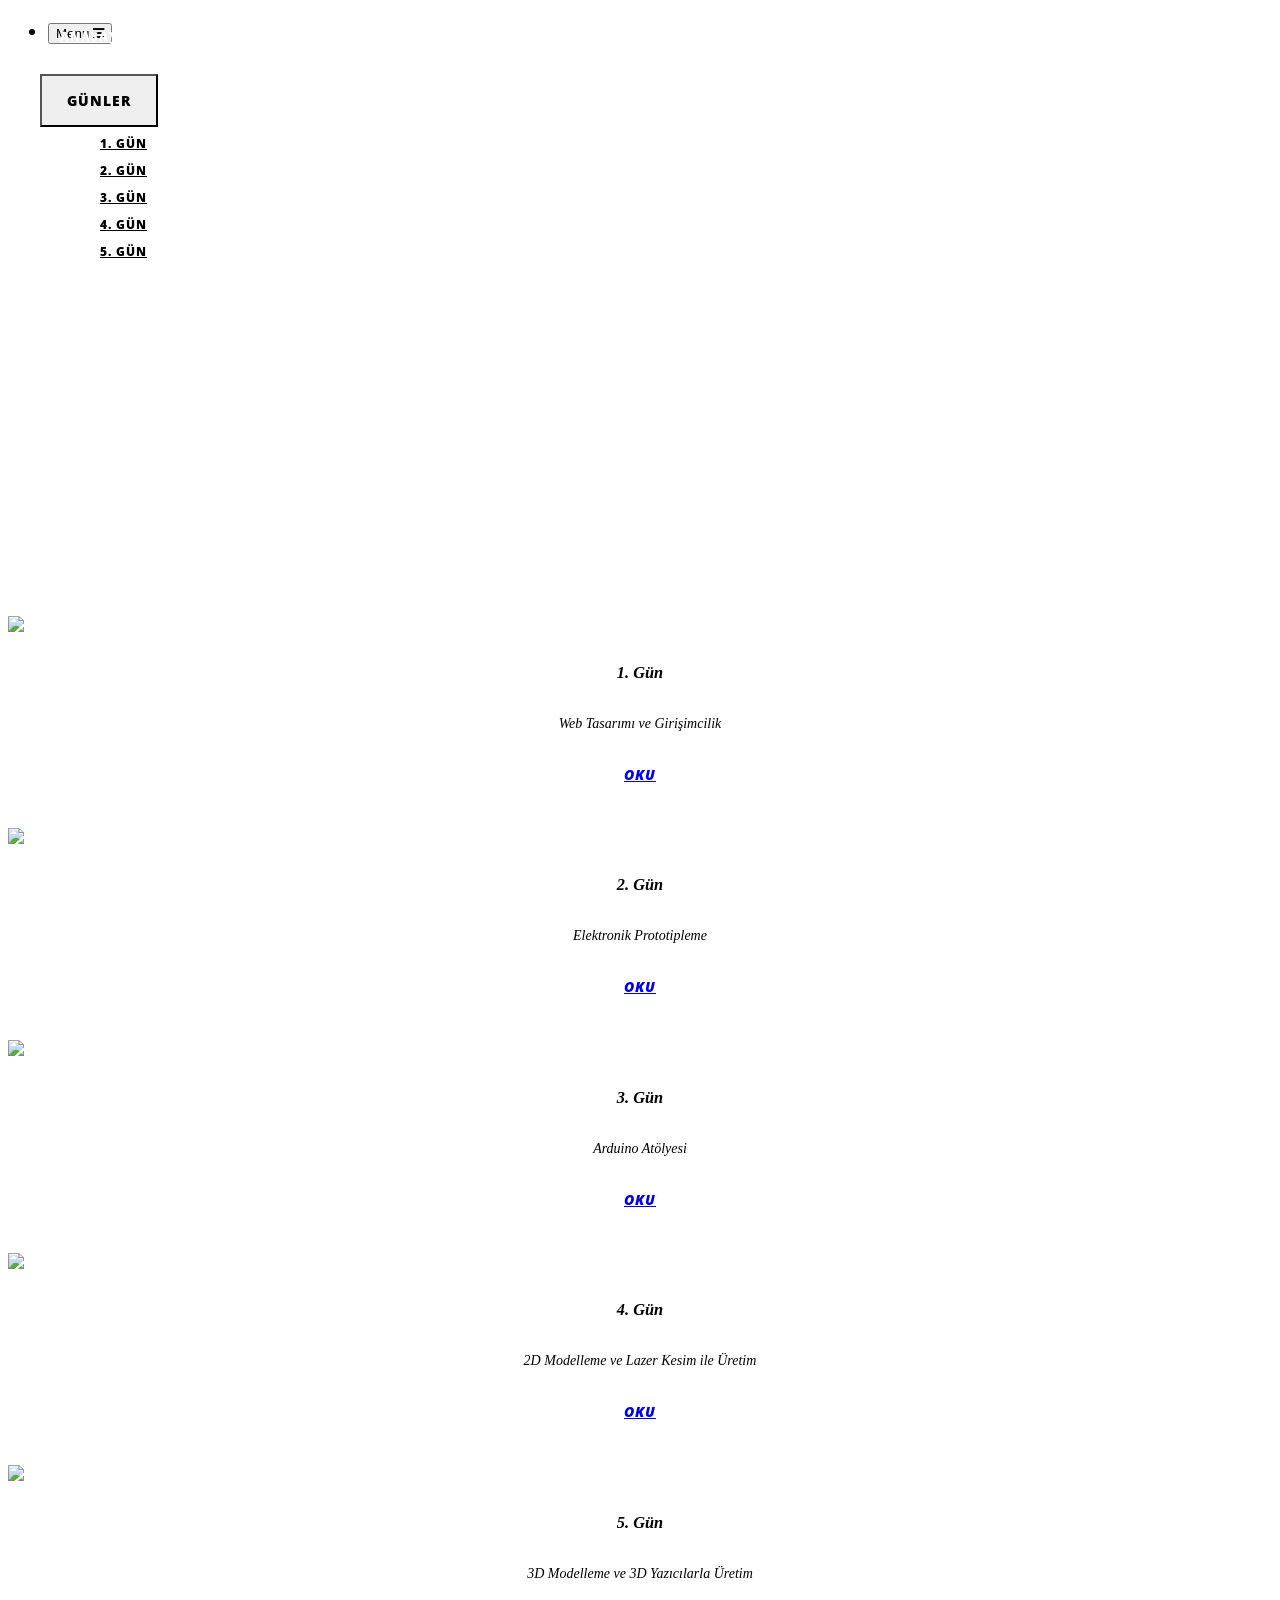
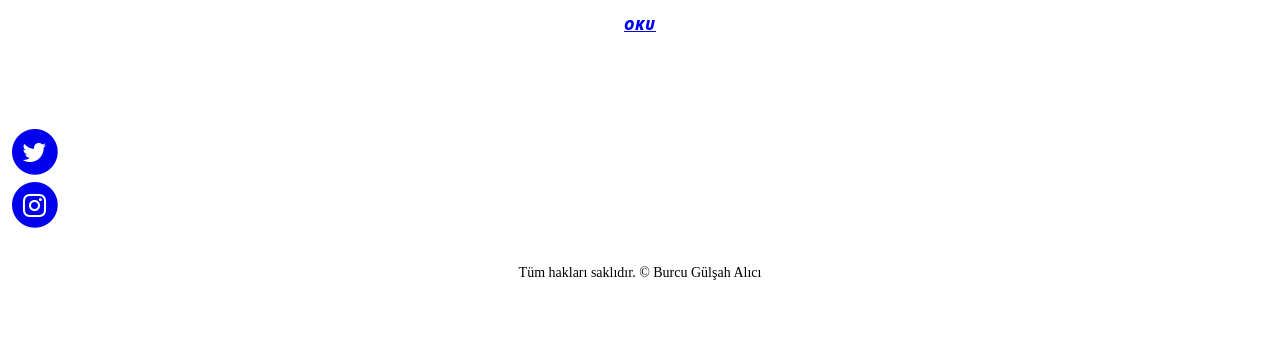
==== index.html @ 5f02d354 "Add files via upload" ====
<!DOCTYPE html>
<html lang="tr">

<head>

    <meta charset="utf-8">
    <meta http-equiv="X-UA-Compatible" content="IE=edge">
    <meta name="viewport" content="width=device-width, initial-scale=1">
    <meta name="description" content="">
    <meta name="author" content="">

    <title>Maker Günceleri</title>

    <link href="vendor/bootstrap/css/bootstrap.min.css" rel="stylesheet">

    <link href="css/clean-blog.css" rel="stylesheet">

    <link href="vendor/font-awesome/css/font-awesome.min.css" rel="stylesheet" type="text/css">
    <link href='https://fonts.googleapis.com/css?family=Lora:400,700,400italic,700italic' rel='stylesheet' type='text/css'>
    <link href='https://fonts.googleapis.com/css?family=Open+Sans:300italic,400italic,600italic,700italic,800italic,400,300,600,700,800' rel='stylesheet' type='text/css'>
    

</head>

<body>

   
    <!-- Navigation -->
    <nav class="navbar navbar-default navbar-custom navbar-fixed-top">
        <div class="container-fluid">
            <!-- Brand and toggle get grouped for better mobile display -->
             
            <ul class="nav nav-pills">
          
            <li role="presentation" class="active"><a href="index.html"><span class="glyphicon glyphicon-home" aria-hidden="true"></span>ANASAYFA</a></li>
            <li role="presentation"><a href="about.html"><span class="glyphicon glyphicon-xbt" aria-hidden="true"></span>LOGUMU ve <span class="glyphicon glyphicon-btc" aria-hidden="true"></span>ENİ TANIYIN</a></li>
            
  
            
          <li> <div class="dropdown">
  <button class="btn btn-default dropdown-toggle" type="button" id="dropdownMenu1" data-toggle="dropdown" aria-haspopup="true" aria-expanded="true">
    <span class="glyphicon glyphicon-pencil" aria-hidden="true"></span> GÜNLER
    <span class="caret"></span>
  </button>
  <ul class="dropdown-menu" aria-labelledby="dropdownMenu1">
    <li><a href="post0.html">1. Gün</a></li>
    <li><a href="post1.html">2. Gün</a></li>
    <li><a href="post2.html">3. Gün</a></li>
    <li><a href="post3.html">4. Gün</a></li>
    <li><a href="post4.html">5. Gün</a></li>
  </ul>
</div> </li>
            
   </ul>         
            
        </div>
    </nav>    
                        
            
            <!-- Collect the nav links, forms, and other content for toggling -->
            <div class="collapse navbar-collapse" id="bs-example-navbar-collapse-1">
                <ul class="nav navbar-nav navbar-right">
                 <li>
                     <div class="navbar-header page-scroll">
                        <button type="button" class="navbar-toggle" data-toggle="collapse" data-target="#bs-example-navbar-collapse-1">
                          <span class="sr-only">Toggle navigation</span>
                            Menu <i class="fa fa-bars"></i>
                        </button>
                
                    </div>
                </li>
            </ul>
            </div>
            
            
            <!-- /.navbar-collapse -->
        </div>
        <!-- /.container -->
    </nav>

    <!-- Page Header -->
    <!-- Set your background image for this header on the line below. -->
    <header class="intro-header " style="background-image: url('img3.jpg')">
        <div class="container">
            <div class="row">
                <div class="col-md-9">
                    <div class="post-heading">
                        <h1>Maker Günceleri</h1>
                        <h2 class="subheading">Burcu Gülşah Alıcı
                        </h2>
                    </div>
                </div>
           </div>
        </div>
    </header>

    <!-- Ana İçerik -->
 
     <div class="column">
                <div class="col-sm-6 col-md-4">
                    <div class="thumbnail">
                        <img src="img03.jpg">
            <div class="caption">
             <h3>1. Gün</h3>
                <p>Web Tasarımı ve Girişimcilik</p>
                <p><a href="post0.html" class="btn btn-primary" role="button">Oku</a></p>
            </div>
                    </div>
                </div>
            </div>
    
    
    
            <div class="column">
                <div class="col-sm-6 col-md-4">
                    <div class="thumbnail">
                        <img src="110.JPG">
            <div class="caption">
             <h3>2. Gün</h3>
                <p>Elektronik Prototipleme</p>
                <p><a href="post1.html" class="btn btn-primary" role="button">Oku</a></p>
            </div>
                    </div>
                </div>
            </div>
    
    
    
            <div class="column">
                <div class="col-sm-6 col-md-4">
                    <div class="thumbnail">
                        <img src="010.JPG">
            <div class="caption">
             <h3>3. Gün</h3>
                <p>Arduino Atölyesi</p>
                <p><a href="post2.html" class="btn btn-primary" role="button">Oku</a></p>
            </div>
                    </div>
                </div>
            </div>
    
    
        
    
            <div class="column">
                <div class="col-sm-6 col-md-4">
                    <div class="thumbnail">
                        <img src="03.JPG">
            <div class="caption">
             <h3>4. Gün</h3>
                <p>2D Modelleme ve Lazer Kesim ile Üretim</p>
                <p><a href="post3.html" class="btn btn-primary" role="button">Oku</a></p>
            </div>
                    </div>
                </div>
            </div>
    
    
    
            <div class="column">
                <div class="col-sm-6 col-md-4">
                    <div class="thumbnail">
                        <img src="001.JPG">
            <div class="caption">
             <h3>5. Gün</h3>
                <p>3D Modelleme ve 3D Yazıcılarla Üretim</p>
                <p><a href="post4.html" class="btn btn-primary" role="button">Oku</a></p>
            </div>
                    </div>
                </div>
            </div>
    
   
    <!-- Footer -->
    <footer>
       
        <div class="container">
            <div class="row">
                <div class="col-lg-8 col-lg-offset-2 col-md-10 col-md-offset-1">
                    <ul class="list-inline text-center">
                        <li>
                            <a href="http://twitter.com/2001_bga">
                                <span class="fa-stack fa-lg">
                                    <i class="fa fa-circle fa-stack-2x"></i>
                                    <i class="fa fa-twitter fa-stack-1x fa-inverse"></i>
                                </span>
                            </a>
                        </li>
                    
                        <li>
                            <a href="http://instagram.com/burcugulsahalici">
                                <span class="fa-stack fa-lg">
                                    <i class="fa fa-circle fa-stack-2x"></i>
                                    <i class="fa fa-instagram fa-stack-1x fa-inverse"></i>
                                </span>
                            </a>
                        </li>
                    </ul>
                    <p class="copyright text-muted">Tüm hakları saklıdır. &copy; Burcu Gülşah Alıcı</p>
                </div>
            </div>
        </div>
    </footer>

    <!-- jQuery -->
    <script src="vendor/jquery/jquery.min.js"></script>

    <!-- Bootstrap Core JavaScript -->
    <script src="vendor/bootstrap/js/bootstrap.min.js"></script>

    <!-- Contact Form JavaScript -->
    <script src="js/jqBootstrapValidation.js"></script>
    <script src="js/contact_me.js"></script>

    <!-- Theme JavaScript -->
    <script src="js/clean-blog.min.js"></script>

</body>

</html>
---- css/clean-blog.css ----
html{
    background-image: url(background.jpg);
    background-size: cover;
    color: black;
    width: 100%;
    margin: auto;
    text-align: justify;
}
body {
  font-family: inherit, serif, monospace;
  font-size: 20px;
  color: black;
}
p {
  line-height: 1.5;
  margin: 30px 0;
}
p a {
  text-decoration:underline;
}
h1,
h2,
h3,
h4,
h5,
h6,
  font-family: monospace;
  font-weight: 1000;
}
a {
  color: #333333;
}
a:hover,
a:focus {
  color: black;
}
a img:hover,
a img:focus {
  cursor: zoom-in;
}
blockquote {
  color: black;
  font-style: italic;
}
hr.small {
  max-width: 100px;
  margin: 15px auto;
  border-width: 4px;
  border-color: white;
}
.navbar-custom {
  position: absolute;
  top: 0;
  left: 0;
  width: 100%;
  z-index: 3;
  font-family: 'Open Sans', 'Helvetica Neue', Helvetica, Arial, sans-serif;
}
.navbar-custom .navbar-brand {
  font-weight: 800;
}
.navbar-custom .navbar-header .navbar-toggle {
  color: #777777;
  font-weight: 800;
  text-transform: uppercase;
  font-size: 12px;
}
.navbar-custom .nav li a {
  text-transform: uppercase;
  font-size: 12px;
  font-weight: 800;
  letter-spacing: 1px;
}
@media only screen and (min-width: 768px) {
  .navbar-custom {
    background: transparent;
    border-bottom: 1px solid transparent;
  }
  .navbar-custom .navbar-brand {
    color: dodgerblue;
    padding: 20px;
  }
  .navbar-custom .navbar-brand:hover,
  .navbar-custom .navbar-brand:focus {
    color: rgba(255, 255, 255, 0.8);
  }
  .navbar-custom .nav li a {
    color: white;
    padding: 20px;
  }
  .navbar-custom .nav li a:hover,
  .navbar-custom .nav li a:focus {
    color: rgba(255, 255, 255, 0.8);
  }
  .navbar-custom .nav li ul.dropdown-menu a {
    color: black;
  }
  .navbar-custom .nav li ul.dropdown-menu a:hover,
  .navbar-custom .nav li ul.dropdown-menu a:focus {
    background-color: white;
    color: #0085A1;
  }
}
@media only screen and (min-width: 1170px) {
  .navbar-custom {
    -webkit-transition: background-color 0.3s;
    -moz-transition: background-color 0.3s;
    transition: background-color 0.3s;
    /* Force Hardware Acceleration in WebKit */
    -webkit-transform: translate3d(0, 0, 0);
    -moz-transform: translate3d(0, 0, 0);
    -ms-transform: translate3d(0, 0, 0);
    -o-transform: translate3d(0, 0, 0);
    transform: translate3d(0, 0, 0);
    -webkit-backface-visibility: hidden;
    backface-visibility: hidden;
  }
  .navbar-custom.is-fixed {
    /* when the user scrolls down, we hide the header right above the viewport */
    position: fixed;
    top: -61px;
    background-color: rgba(255, 255, 255, 0.9);
    border-bottom: 1px solid #f2f2f2;
    -webkit-transition: -webkit-transform 0.3s;
    -moz-transition: -moz-transform 0.3s;
    transition: transform 0.3s;
  }
  .navbar-custom.is-fixed .navbar-brand {
    color: #333333;
  }
  .navbar-custom.is-fixed .navbar-brand:hover,
  .navbar-custom.is-fixed .navbar-brand:focus {
    color: white;
  }
  .navbar-custom.is-fixed .nav li a {
    color: #333333;
  }
  .navbar-custom.is-fixed .nav li a:hover,
  .navbar-custom.is-fixed .nav li a:focus {
    color: white;
  }
  .navbar-custom.is-visible {
    /* if the user changes the scrolling direction, we show the header */
    -webkit-transform: translate3d(0, 100%, 0);
    -moz-transform: translate3d(0, 100%, 0);
    -ms-transform: translate3d(0, 100%, 0);
    -o-transform: translate3d(0, 100%, 0);
    transform: translate3d(0, 100%, 0);
  }
    
}
.intro-header {
  background-color: #777777;
  background: no-repeat center center;
  background-attachment: scroll;
  -webkit-background-size: cover;
  -moz-background-size: cover;
  background-size: cover;
  -o-background-size: cover;
  margin-bottom: 50px;
    width: 100%;
   }
.intro-header .site-heading,
.intro-header .post-heading,
.intro-header .page-heading {
  padding: 100px 0 50px;
  color: white;
}
@media only screen and (min-width: 768px) {
  .intro-header .site-heading,
  .intro-header .post-heading,
  .intro-header .page-heading {
    padding: 150px 0;
  }
}
.intro-header .site-heading,
.intro-header .page-heading {
  text-align: center;
}
.intro-header .site-heading h1,
.intro-header .page-heading h1 {
  margin-top: 0;
  font-size: 100px;
}
.intro-header .site-heading .subheading,
.intro-header .page-heading .subheading {
  font-size: 100px;
  line-height: 1.1;
  display: block;
  font-family: 'Open Sans', 'Helvetica Neue', Helvetica, Arial, sans-serif;
  font-weight: 300;
  margin: 10px 0 0;
}
@media only screen and (min-width: 768px) {
  .intro-header .site-heading h1,
  .intro-header .page-heading h1 {
    font-size: 80px;
  }
}
.intro-header .post-heading h1 {
  font-size: 35px;
}
.intro-header .post-heading .subheading,
.intro-header .post-heading .meta {
  line-height: 1.1;
  display: block;
}
.intro-header .post-heading .subheading {
  font-family: 'Open Sans', 'Helvetica Neue', Helvetica, Arial, sans-serif;
  font-size: 24px;
  margin: 10px 0 30px;
  font-weight: 600;
}
.intro-header .post-heading .meta {
  font-family: 'Lora', 'Times New Roman', serif;
  font-style: italic;
  font-weight: 300;
  font-size: 20px;
}
.intro-header .post-heading .meta a {
  color: orchid;
}
@media only screen and (min-width: 768px) {
  .intro-header .post-heading h1 {
    font-size: 55px;
  }
  .intro-header .post-heading .subheading {
    font-size: 30px;
  }
}
.post-preview > a {
  color: #333333;
}
.post-preview > a:hover,
.post-preview > a:focus {
  text-decoration: none;
  color: #0085A1;
}
.post-preview > a > .post-title {
  font-size: 30px;
  margin-top: 30px;
  margin-bottom: 10px;
}
.post-preview > a > .post-subtitle {
  margin: 0;
  font-weight: 300;
  margin-bottom: 10px;
}
.post-preview > .post-meta {
  color: #777777;
  font-size: 18px;
  font-style: italic;
  margin-top: 0;
}
.post-preview > .post-meta > a {
  text-decoration: none;
  color: #333333;
}
.post-preview > .post-meta > a:hover,
.post-preview > .post-meta > a:focus {
  color: #0085A1;
  text-decoration: underline;
}
@media only screen and (min-width: 768px) {
  .post-preview > a > .post-title {
    font-size: 36px;
  }
}
.section-heading {
  font-size: 36px;
  margin-top: 60px;
  font-weight: 700;
}
.caption {
  text-align: center;
  font-size: 14px;
  padding: 10px;
  font-style: italic;
  margin: 0;
  display: block;
  border-bottom-right-radius: 5px;
  border-bottom-left-radius: 5px;
}
footer {
  padding: 50px 0 65px;
}
footer .list-inline {
  margin: 0;
  padding: 0;
}
footer .copyright {
  font-size: 14px;
  text-align: center;
  margin-bottom: 0;
}
.floating-label-form-group {
  font-size: 14px;
  position: relative;
  margin-bottom: 0;
  padding-bottom: 0.5em;
  border-bottom: 1px solid #eeeeee;
}
.floating-label-form-group input,
.floating-label-form-group textarea {
  z-index: 1;
  position: relative;
  padding-right: 0;
  padding-left: 0;
  border: none;
  border-radius: 0;
  font-size: 1.5em;
  background: none;
  box-shadow: none !important;
  resize: none;
}
.floating-label-form-group label {
  display: block;
  z-index: 0;
  position: relative;
  top: 2em;
  margin: 0;
  font-size: 0.85em;
  line-height: 1.764705882em;
  vertical-align: middle;
  vertical-align: baseline;
  opacity: 0;
  -webkit-transition: top 0.3s ease,opacity 0.3s ease;
  -moz-transition: top 0.3s ease,opacity 0.3s ease;
  -ms-transition: top 0.3s ease,opacity 0.3s ease;
  transition: top 0.3s ease,opacity 0.3s ease;
}
.floating-label-form-group::not(:first-child) {
  padding-left: 14px;
  border-left: 1px solid #eeeeee;
}
.floating-label-form-group-with-value label {
  top: 0;
  opacity: 1;
}
.floating-label-form-group-with-focus label {
  color: #0085A1;
}
form .row:first-child .floating-label-form-group {
  border-top: 1px solid #eeeeee;
}
.btn {
  font-family: 'Open Sans', 'Helvetica Neue', Helvetica, Arial, sans-serif;
  text-transform: uppercase;
  font-size: 14px;
  font-weight: 800;
  letter-spacing: 1px;
  border-radius: 0;
  padding: 15px 25px;
}
.btn-lg {
  font-size: 16px;
  padding: 25px 35px;
}
.btn-default:hover,
.btn-default:focus {
  background-color: #0085A1;
  border: 1px solid #0085A1;
  color: black;
}
.pager {
  margin: 20px 0 0;
}
.pager li > a,
.pager li > span {
  font-family: 'Open Sans', 'Helvetica Neue', Helvetica, Arial, sans-serif;
  text-transform: uppercase;
  font-size: 14px;
  font-weight: 800;
  letter-spacing: 1px;
  padding: 15px 25px;
  background-color: red;
  border-radius: 0;
}
.pager li > a:hover,
.pager li > a:focus {
  color: white;
  background-color: #0085A1;
  border: 1px solid #0085A1;
}
.pager .disabled > a,
.pager .disabled > a:hover,
.pager .disabled > a:focus,
.pager .disabled > span {
  color: #777777;
  background-color: #333333;
  cursor: not-allowed;
}
::-moz-selection {
  color: white;
  text-shadow: none;
  background: #0085A1;
}
::selection {
  color: white;
  text-shadow: none;
  background: #0085A1;
}
img::selection {
  color: white;
  background: transparent;
}
img::-moz-selection {
  color: white;
  background: transparent;
}
body {
  -webkit-tap-highlight-color: #0085A1;
}
.bosluk{
    margin-bottom: 20px
}
post2 > a {
  color: #333333;
}
.post2 > a:hover,
.post2 > a:focus {
  text-decoration: none;
  color: #0085A1;
}
.post2 > a > .post-title {
  font-size: 30px;
  margin-top: 30px;
  margin-bottom: 10px;
}
.post2 > a > .post-subtitle {
  margin: 0;
  font-weight: 300;
  margin-bottom: 10px;
}
.post2 > .post-meta {
  color: #777777;
  font-size: 18px;
  font-style: italic;
  margin-top: 0;
}
.post2 > .post-meta > a {
  text-decoration: none;
  color: #333333;
}
.post2 > .post-meta > a:hover,
.post2 > .post-meta > a:focus {
  color: #0085A1;
  text-decoration: underline;
}
.container-fluid
{
    color: white;
}
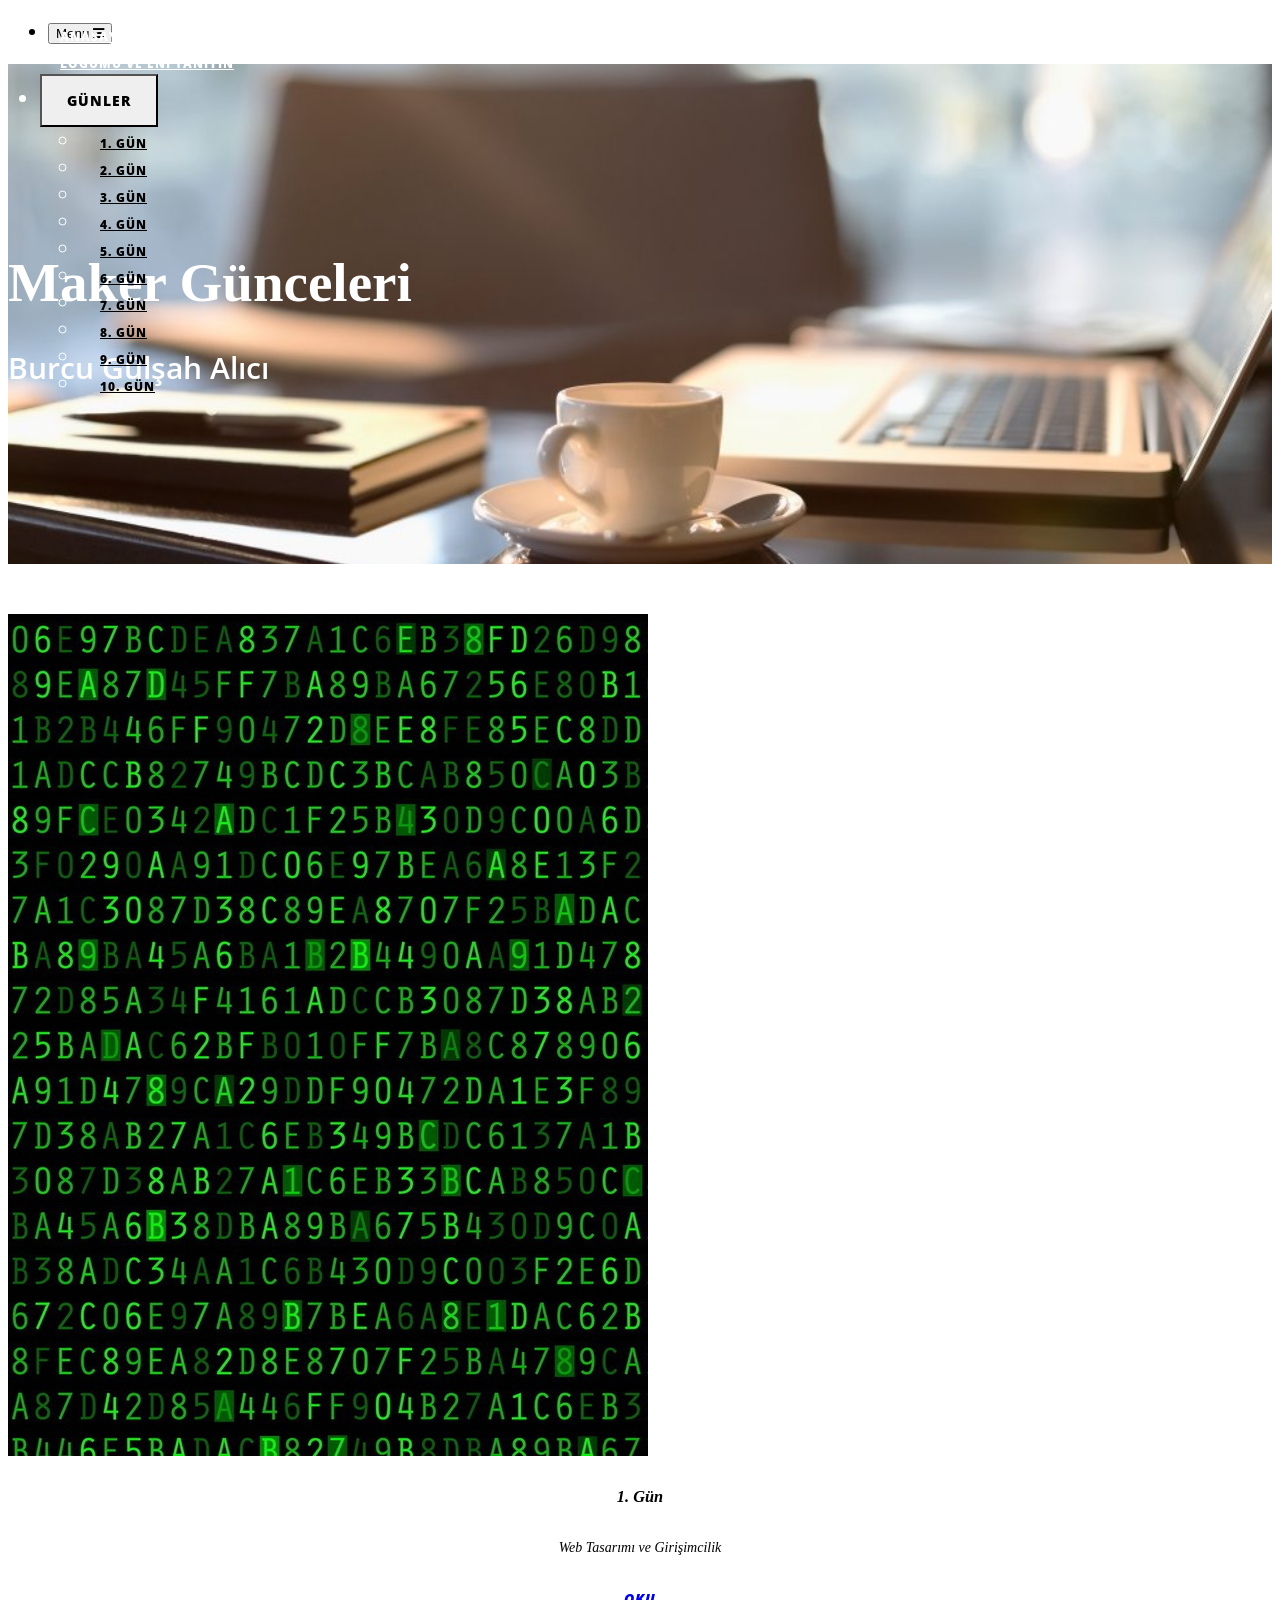
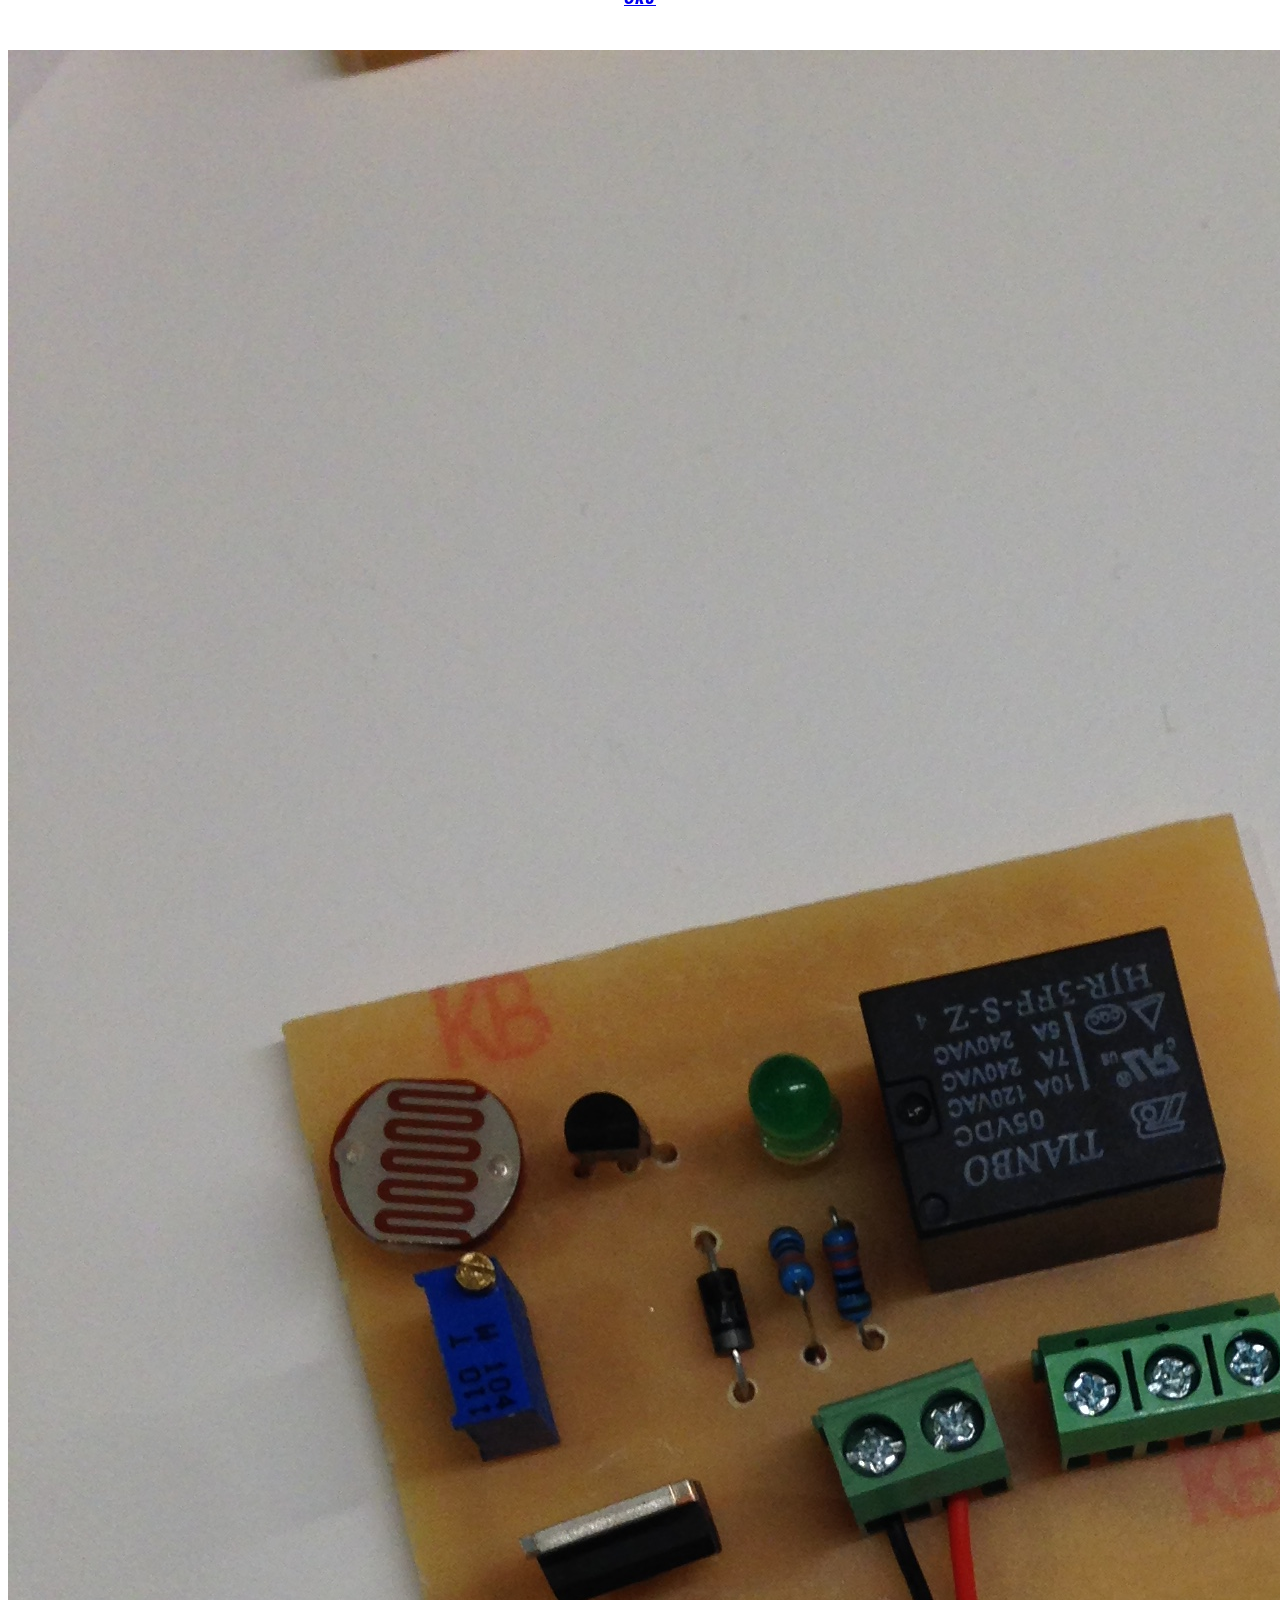
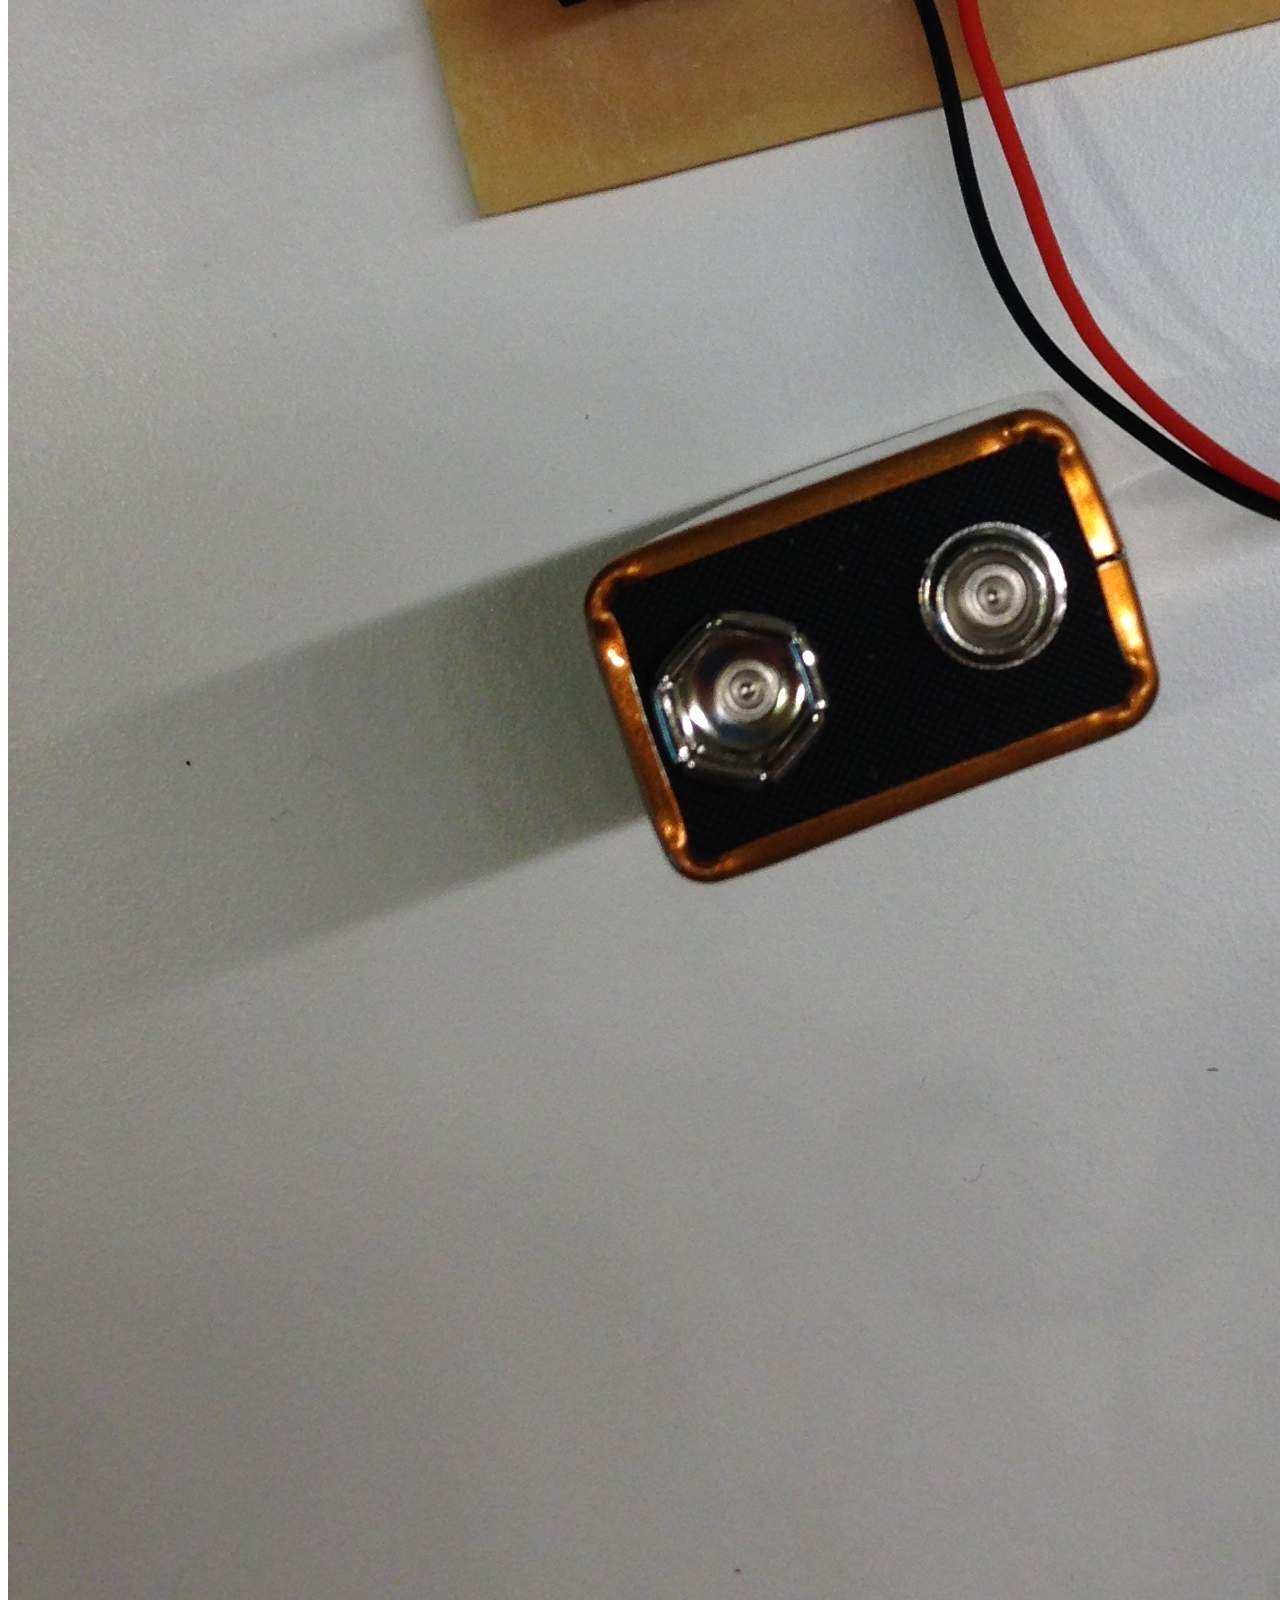
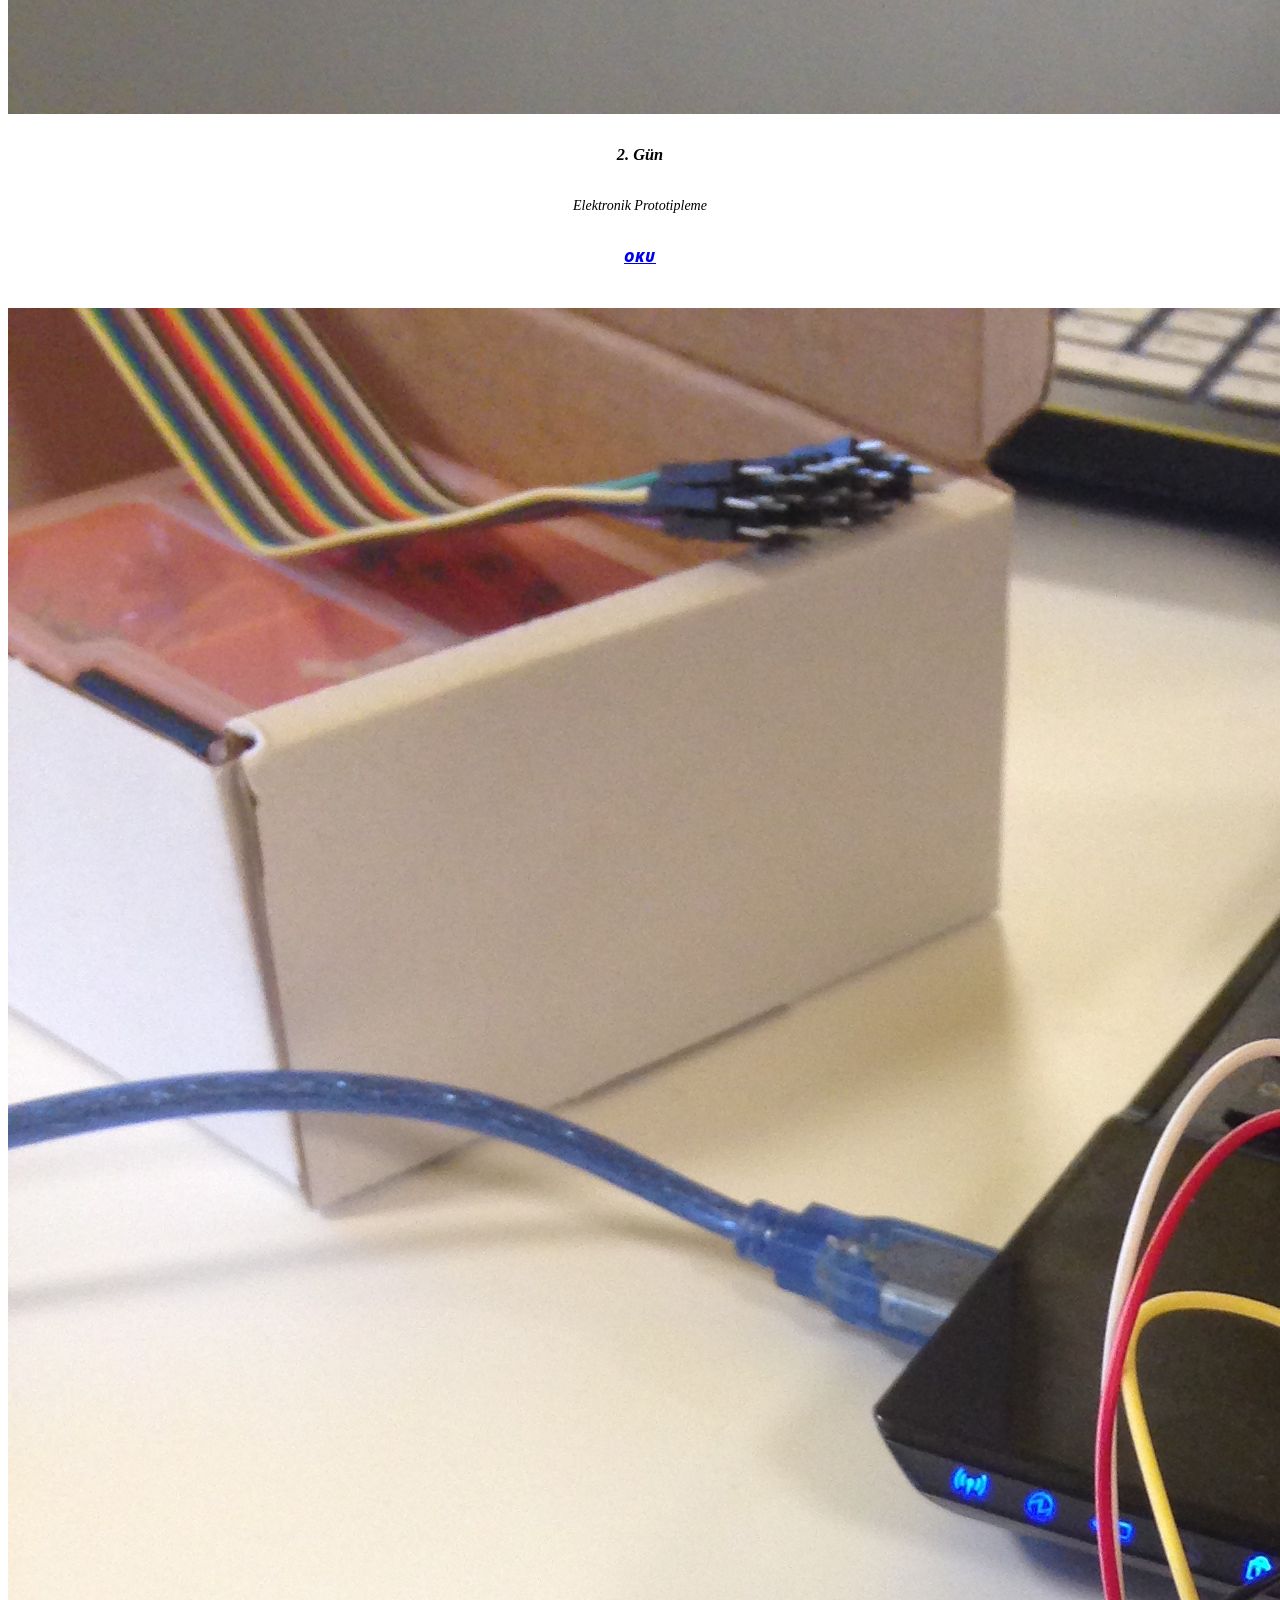
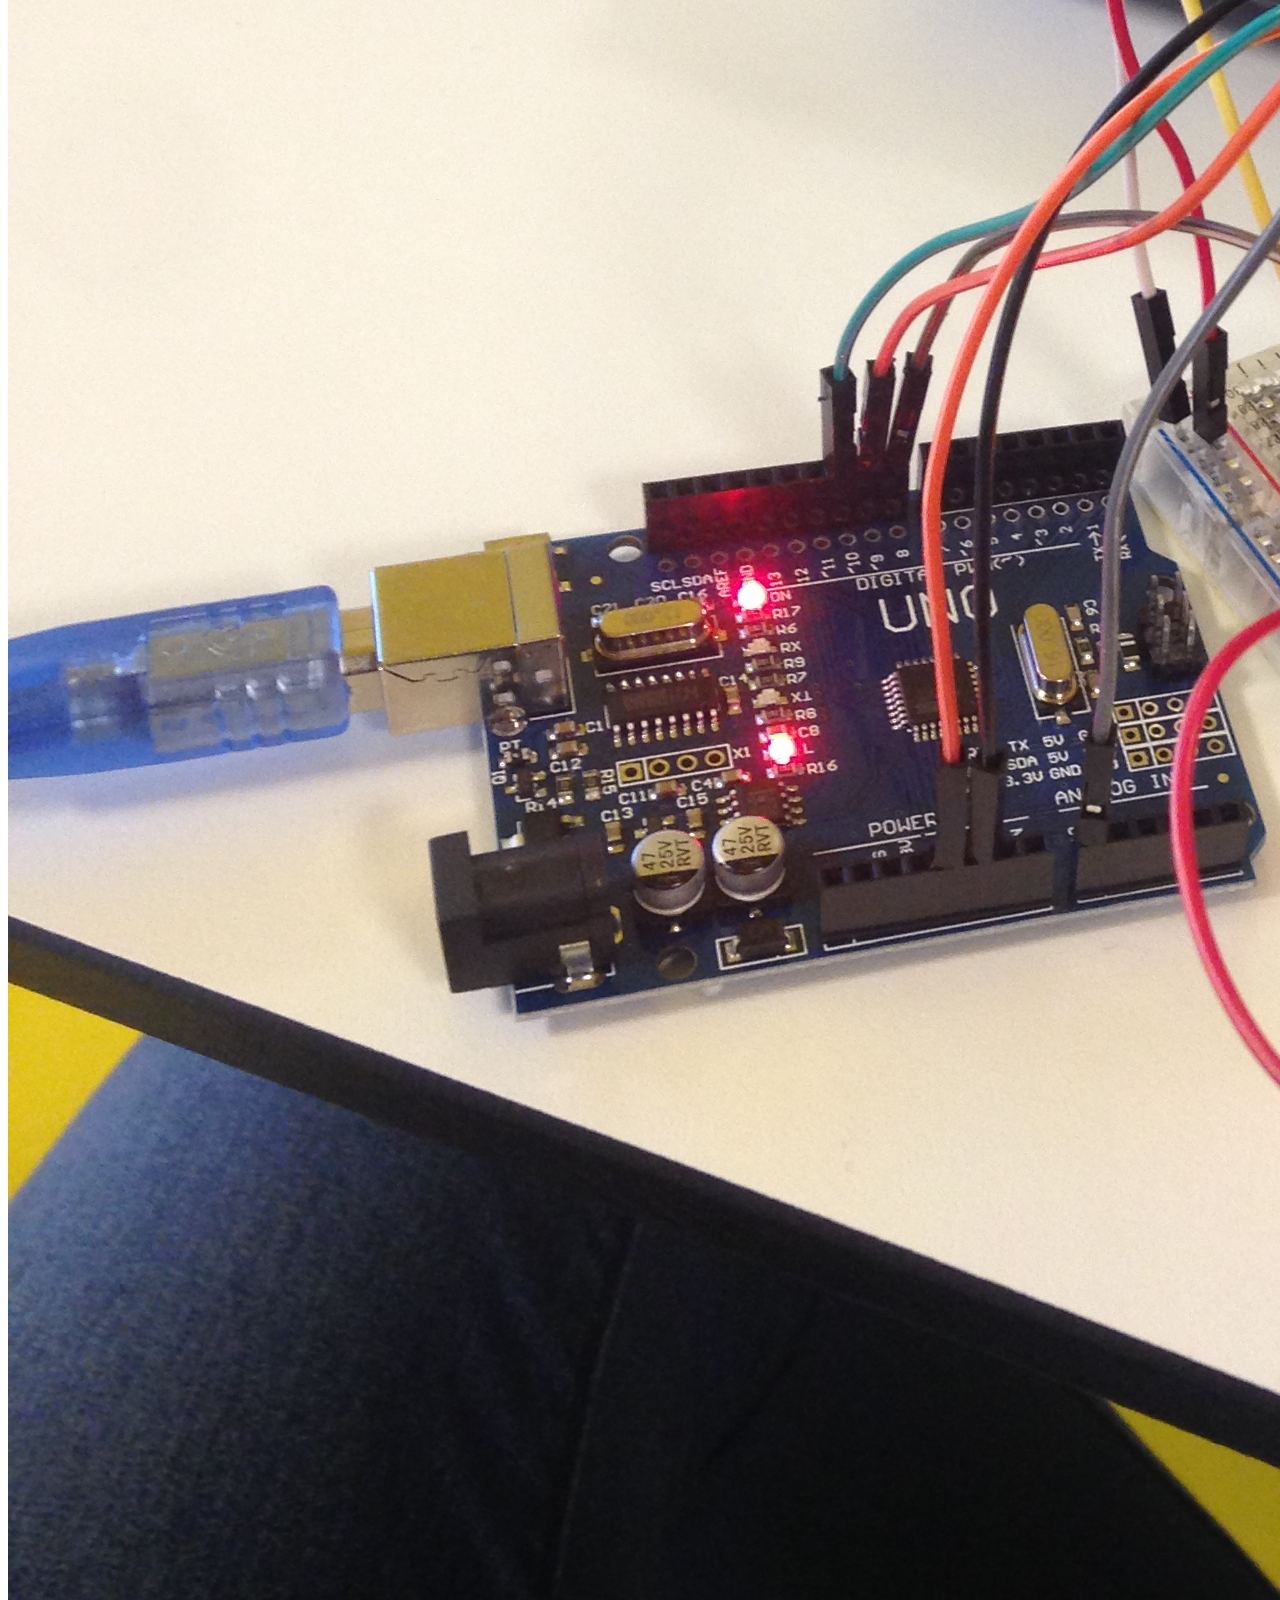
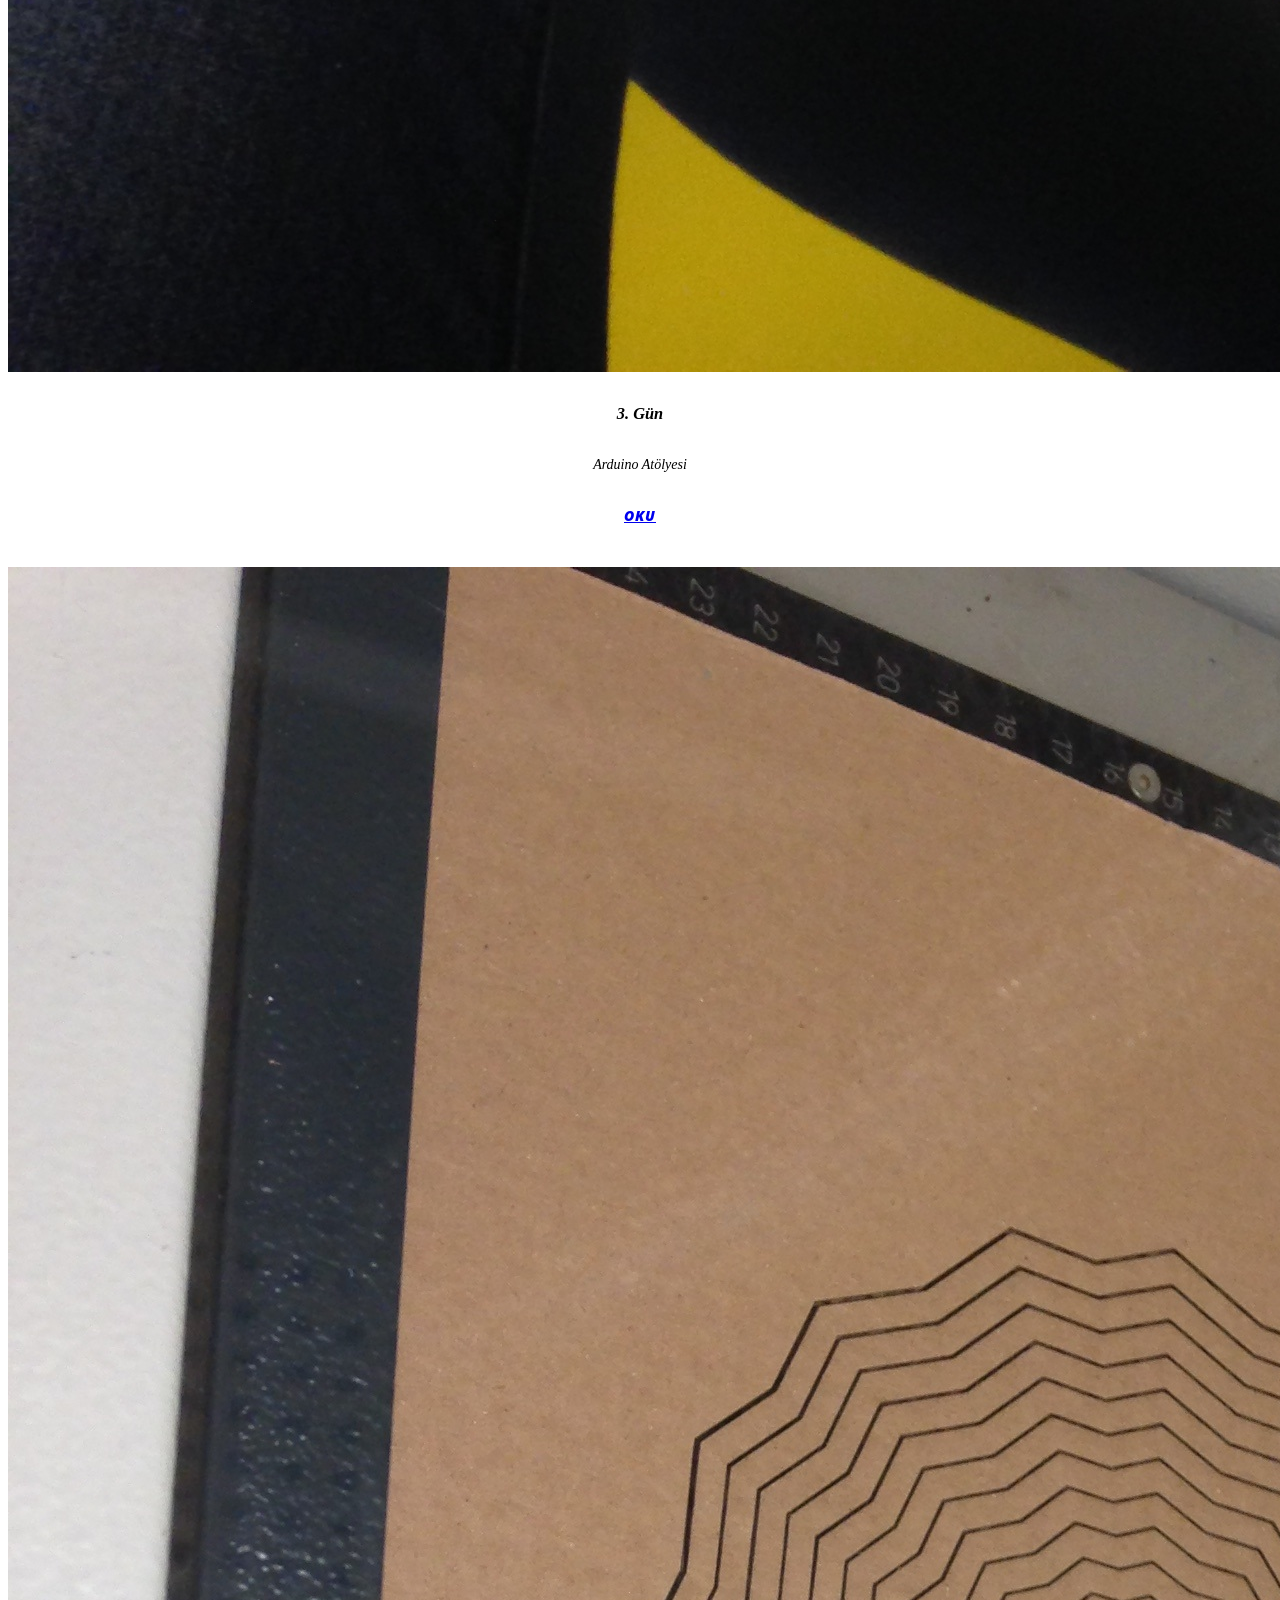
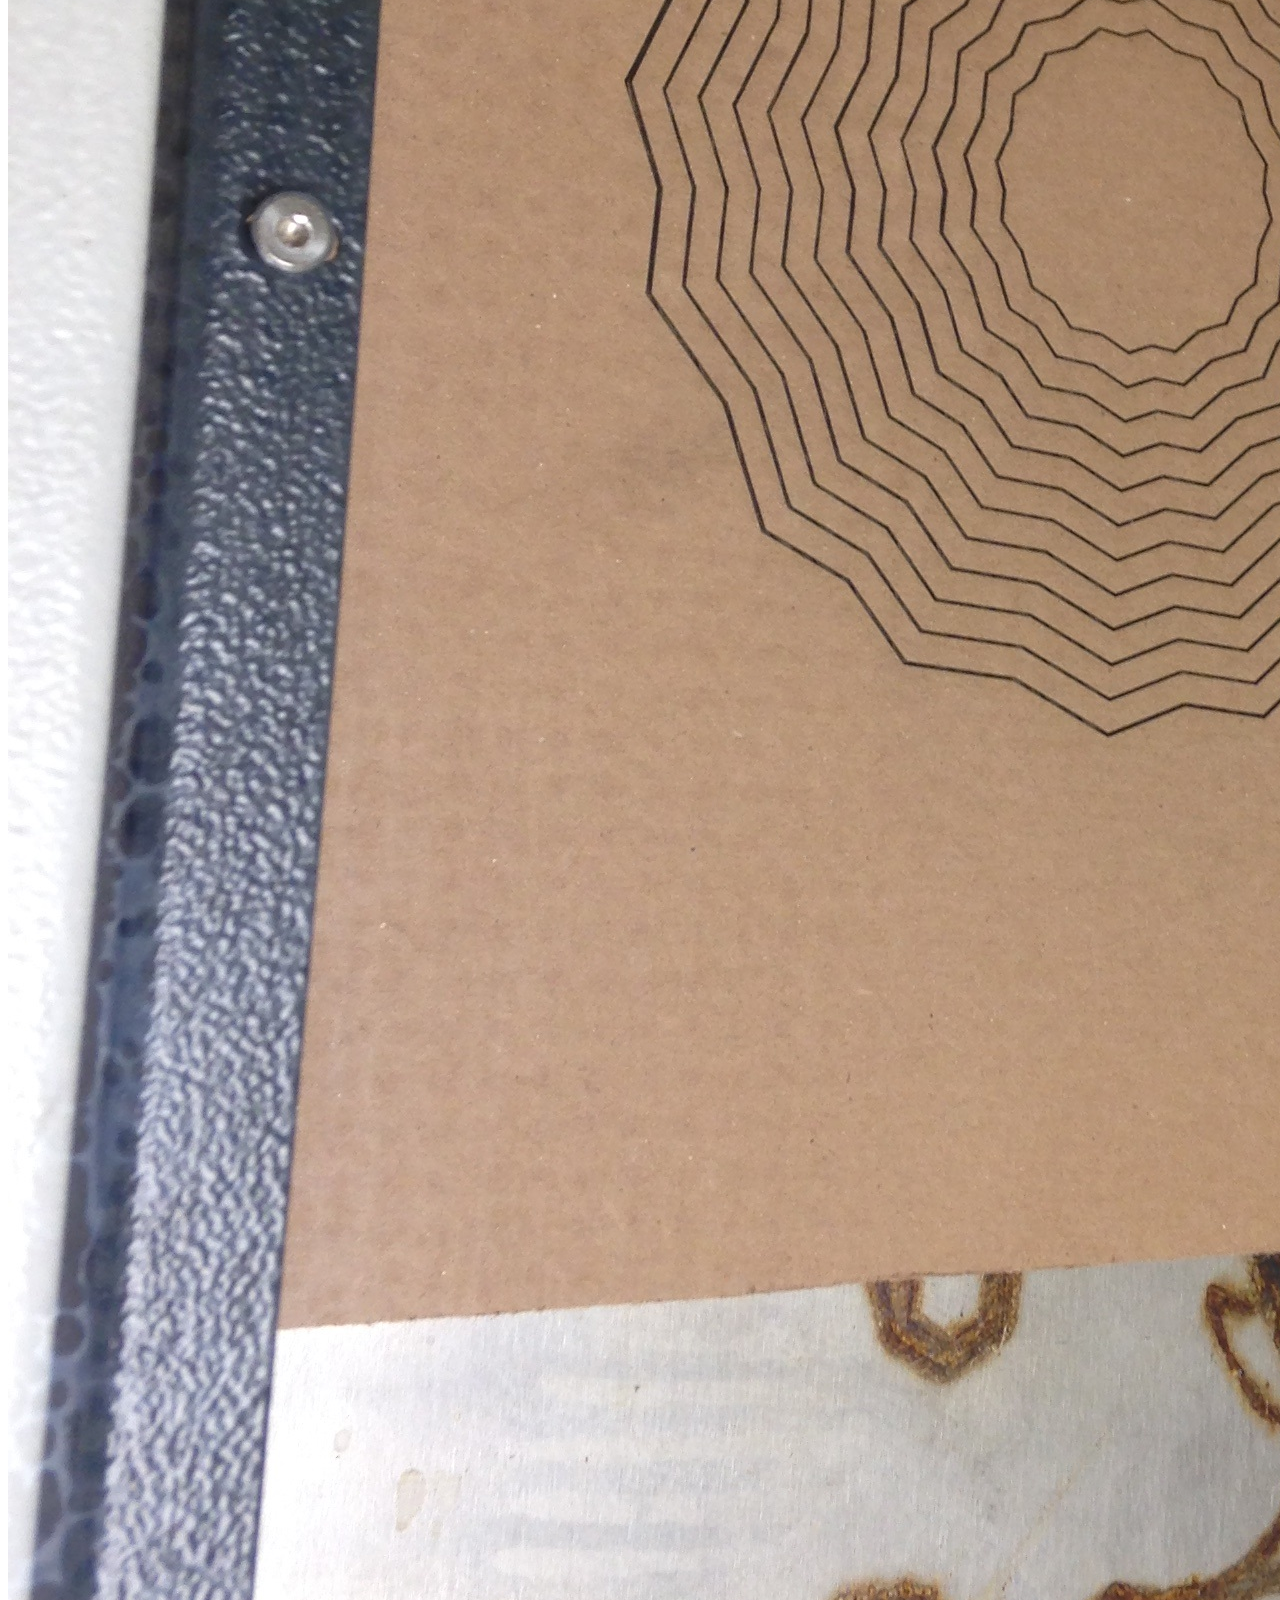
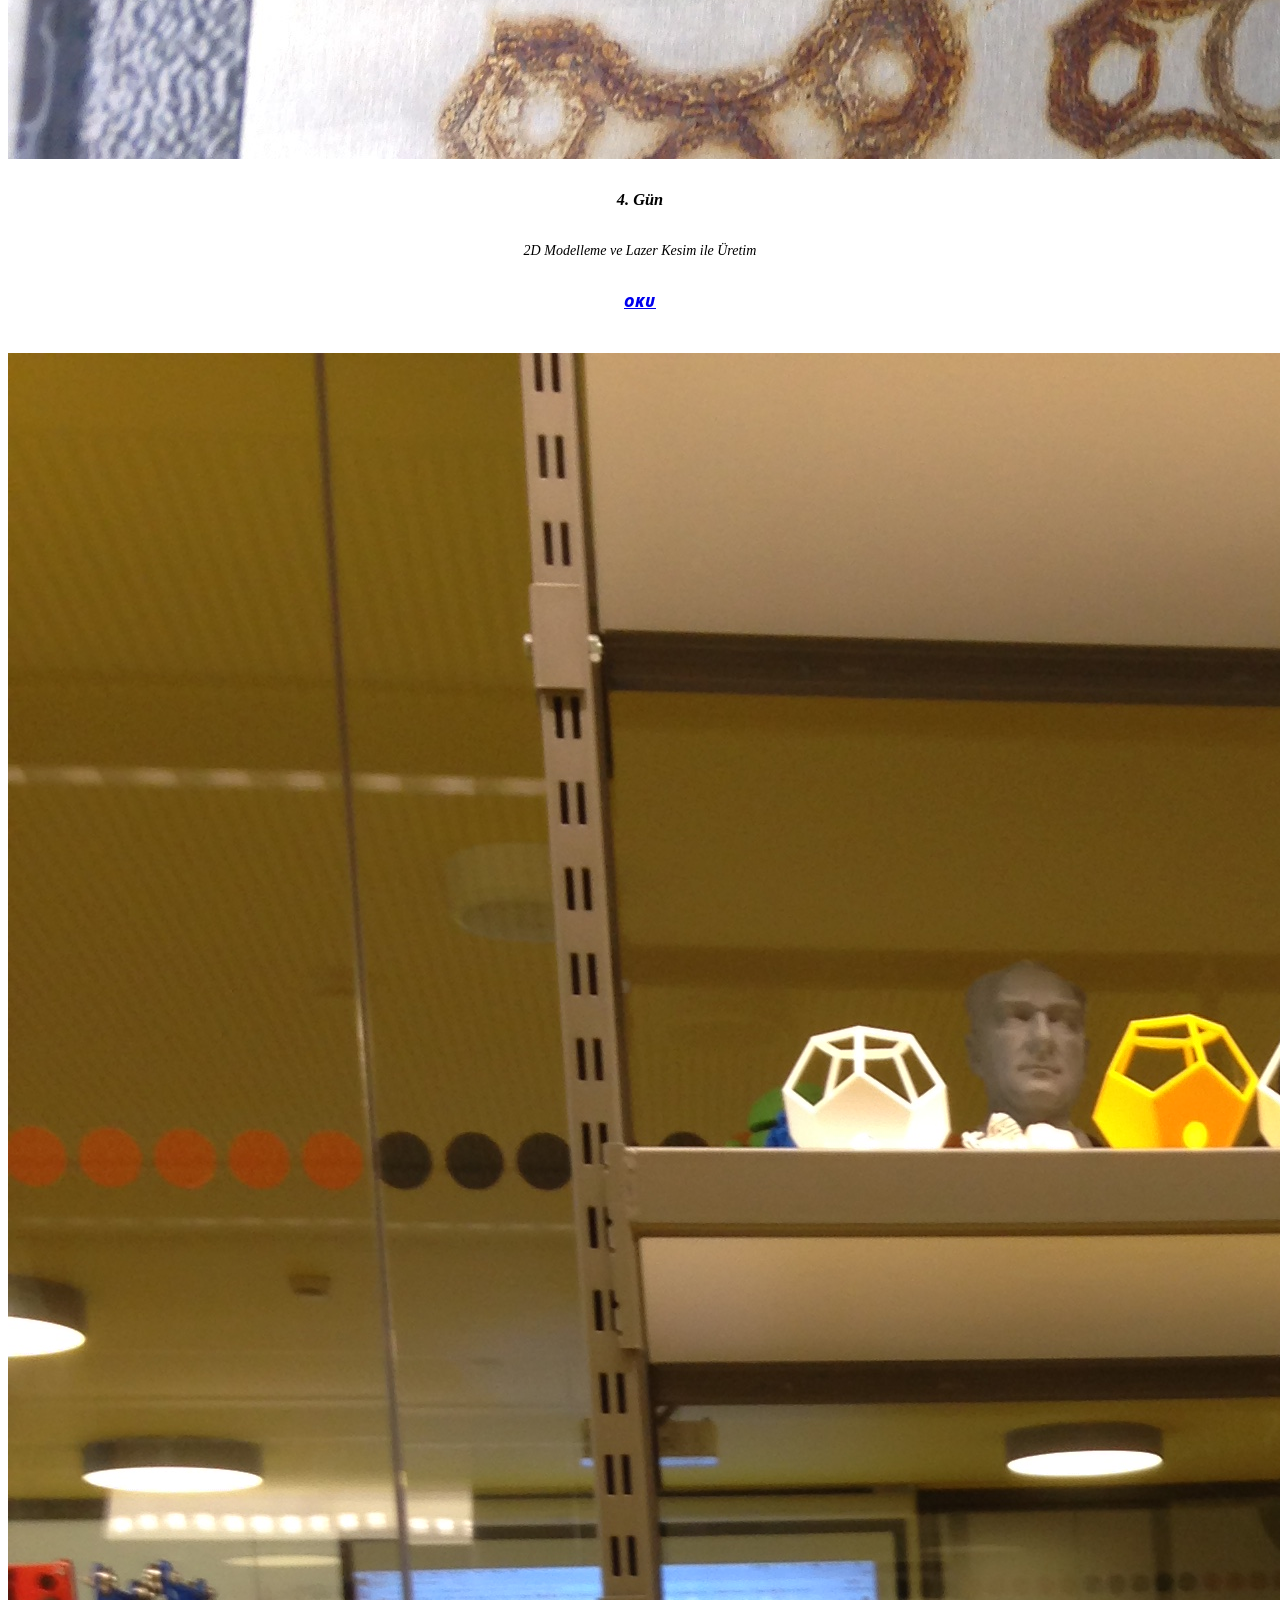
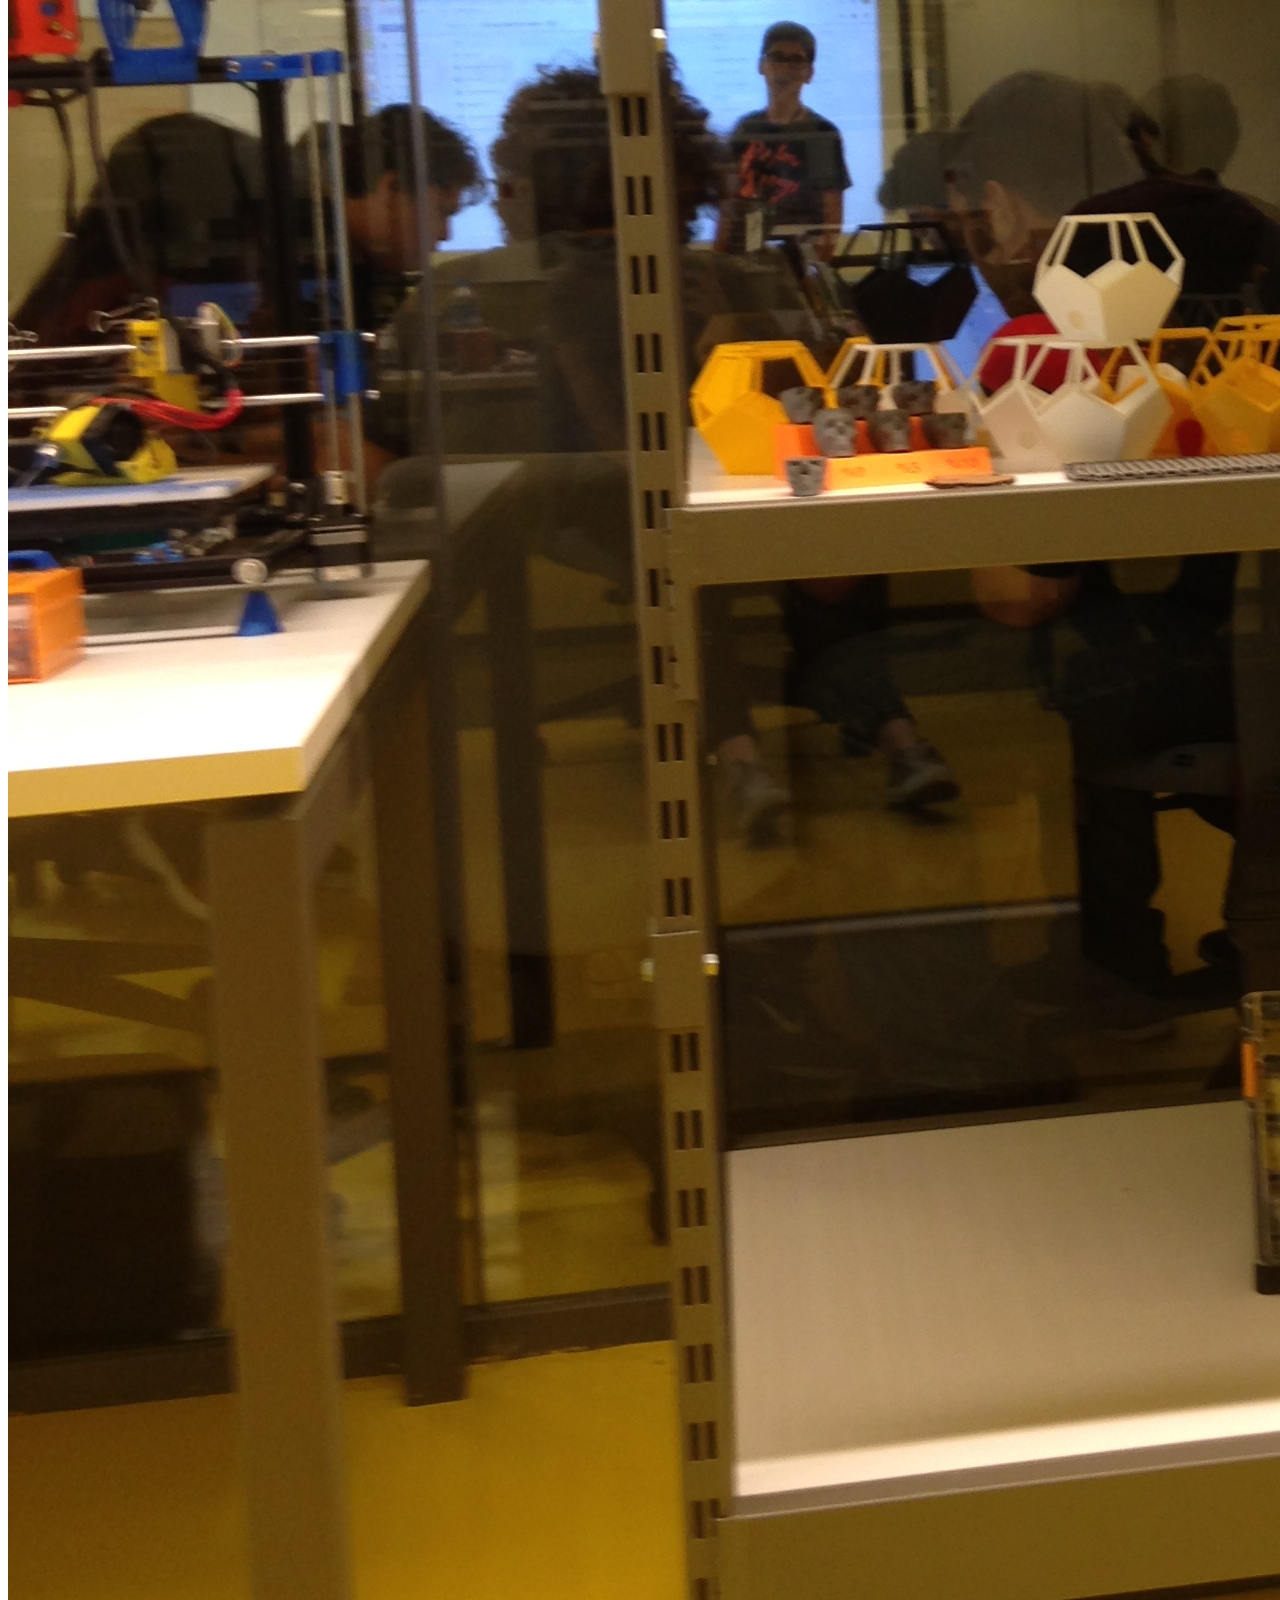
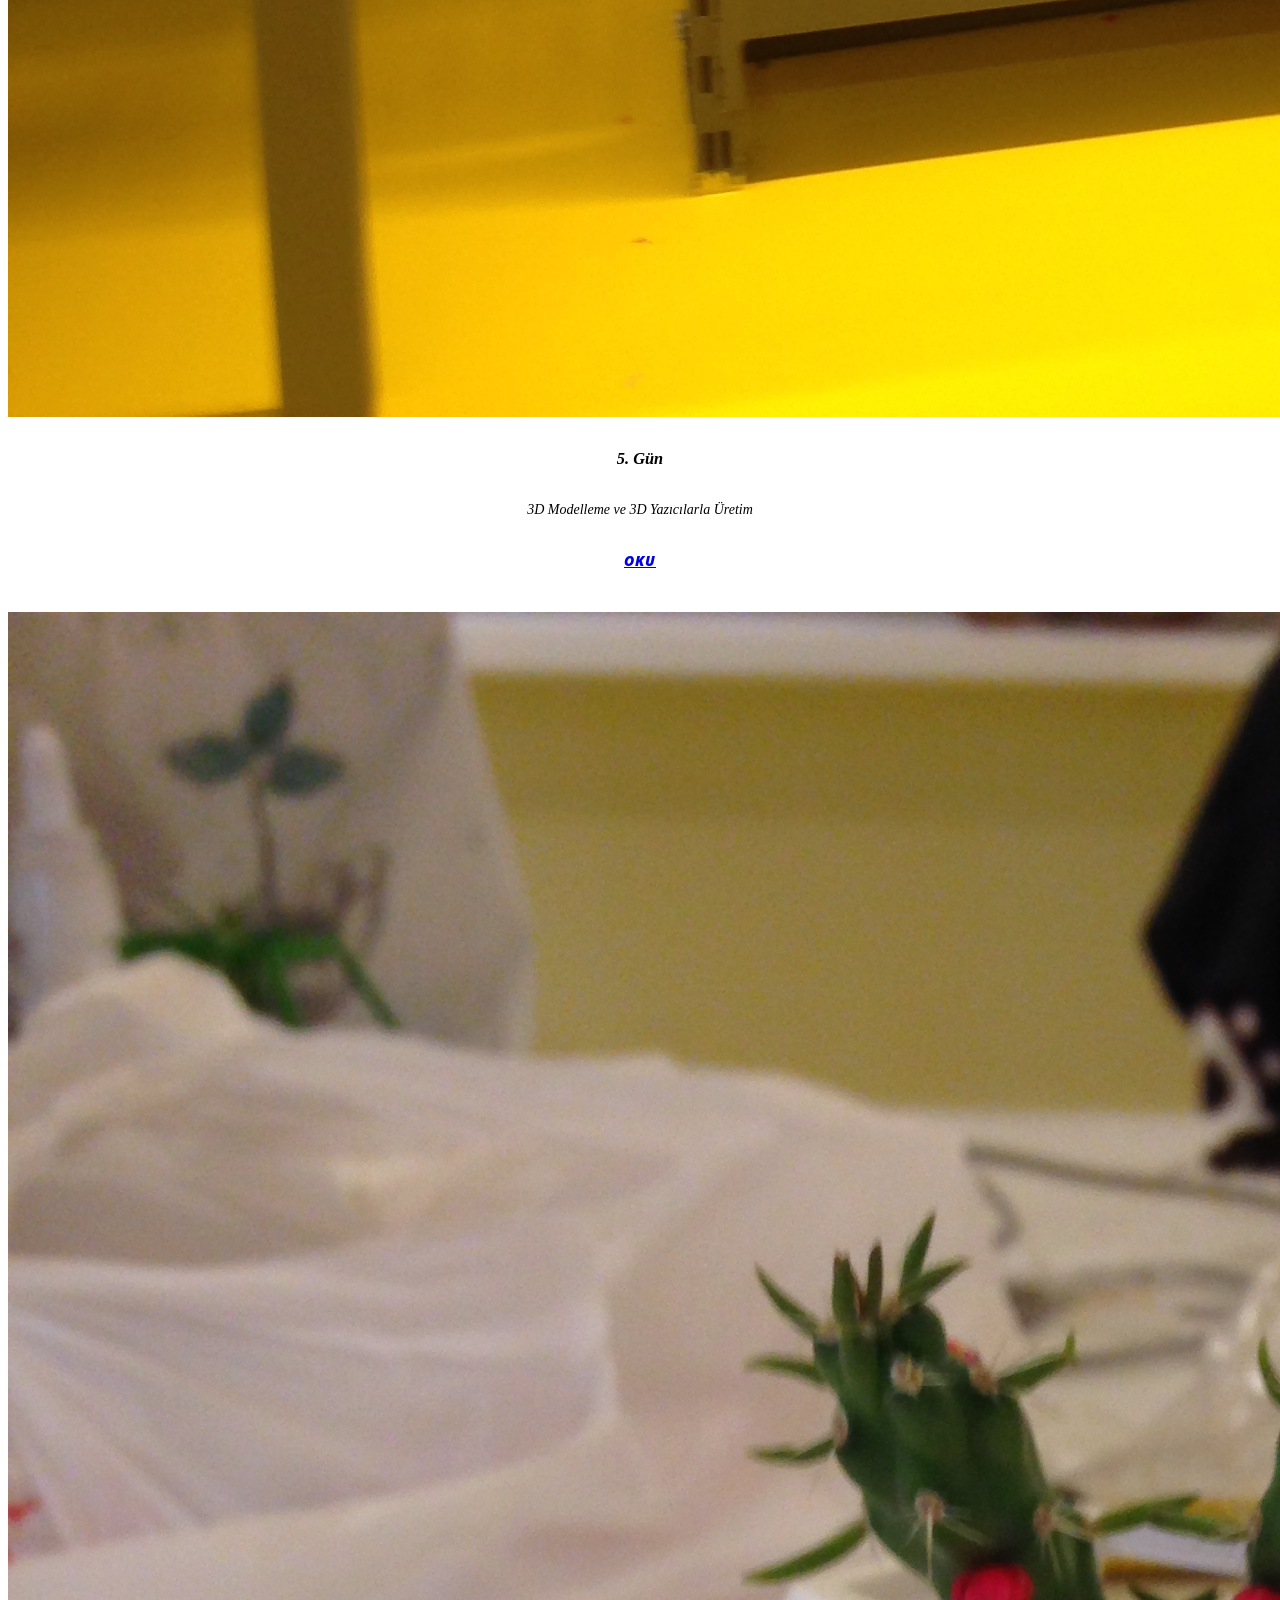
==== commit 57dfa63b: "Add files via upload" ====
--- a/index.html
+++ b/index.html
@@ -48,6 +48,11 @@
     <li><a href="post2.html">3. Gün</a></li>
     <li><a href="post3.html">4. Gün</a></li>
     <li><a href="post4.html">5. Gün</a></li>
+    <li><a href="post5.html">6. Gün</a></li>
+    <li><a href="post6.html">7. Gün</a></li>
+    <li><a href="post7.html">8. Gün</a></li>
+    <li><a href="post8.html">9. Gün</a></li>
+    <li><a href="post9.html">10. Gün</a></li>  
   </ul>
 </div> </li>
             
@@ -170,6 +175,40 @@
                 </div>
             </div>
     
+
+
+
+            <div class="column">
+                <div class="col-sm-6 col-md-4">
+                    <div class="thumbnail">
+                        <img src="002.JPG">
+            <div class="caption">
+             <h3>6. Gün</h3>
+                <p>3D Modelleme ve 3D Yazıcılarla Üretim</p>
+                <p><a href="post5.html" class="btn btn-primary" role="button">Oku</a></p>
+            </div>
+                    </div>
+                </div>
+            </div>
+
+
+            
+
+
+            <div class="column">
+                <div class="col-sm-6 col-md-4">
+                    <div class="thumbnail">
+                        <img src="rasp2.jpg">
+            <div class="caption">
+             <h3>7. Gün</h3>
+                <p>Raspberry Pi</p>
+                <p><a href="post6.html" class="btn btn-primary" role="button">Oku</a></p>
+            </div>
+                    </div>
+                </div>
+            </div>
+
+
    
     <!-- Footer -->
     <footer>
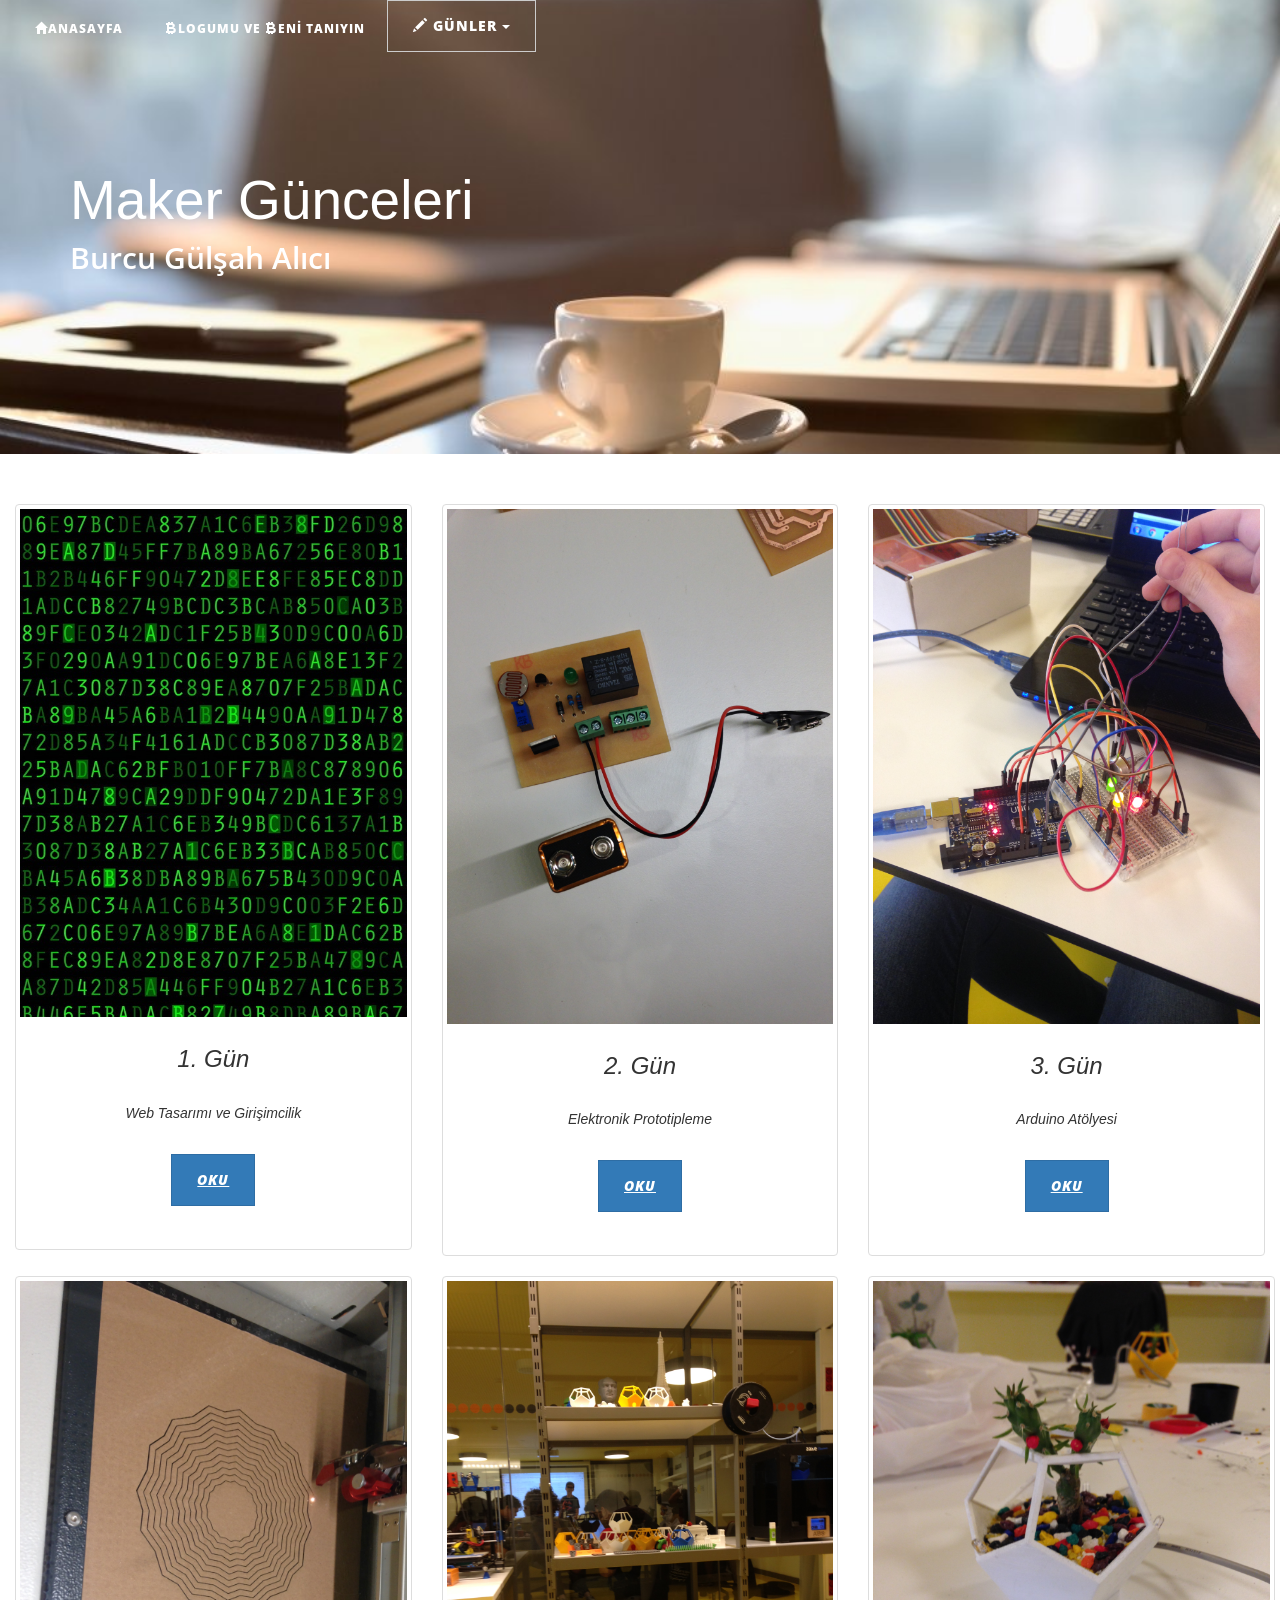
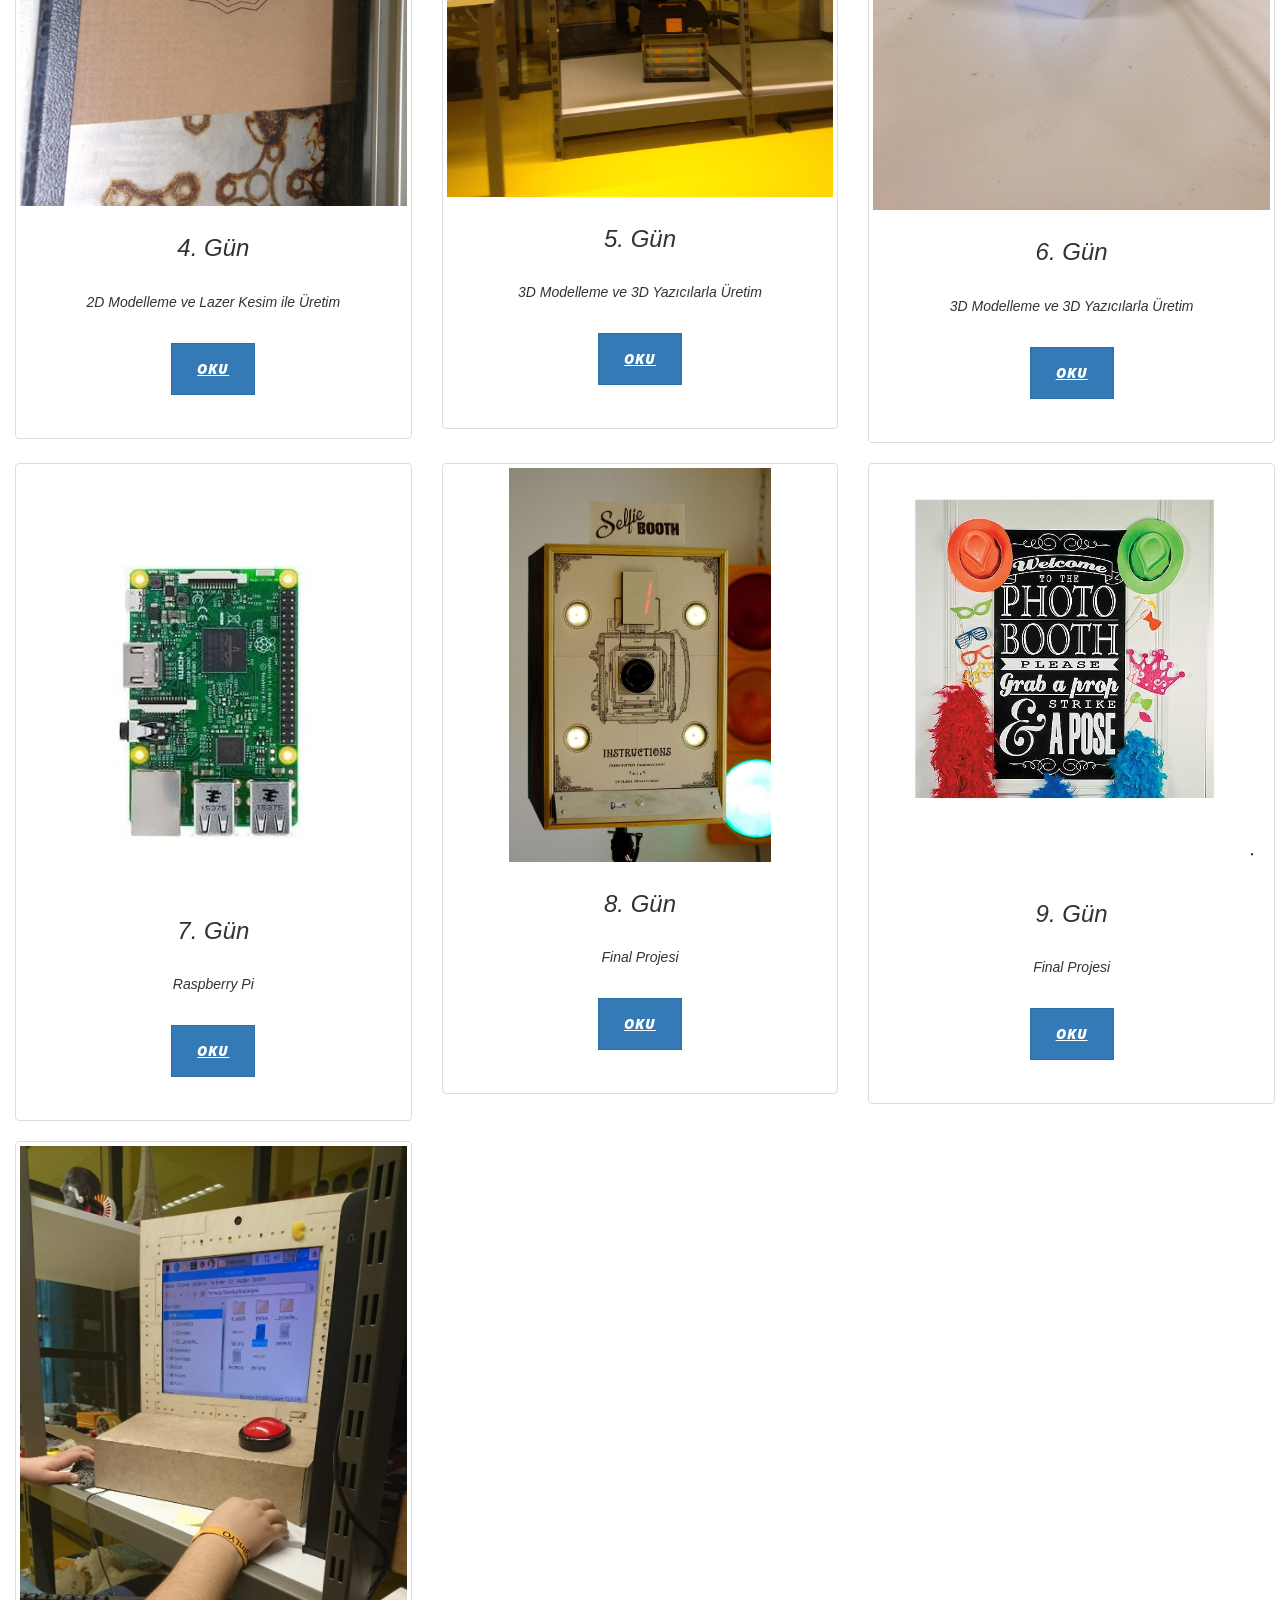
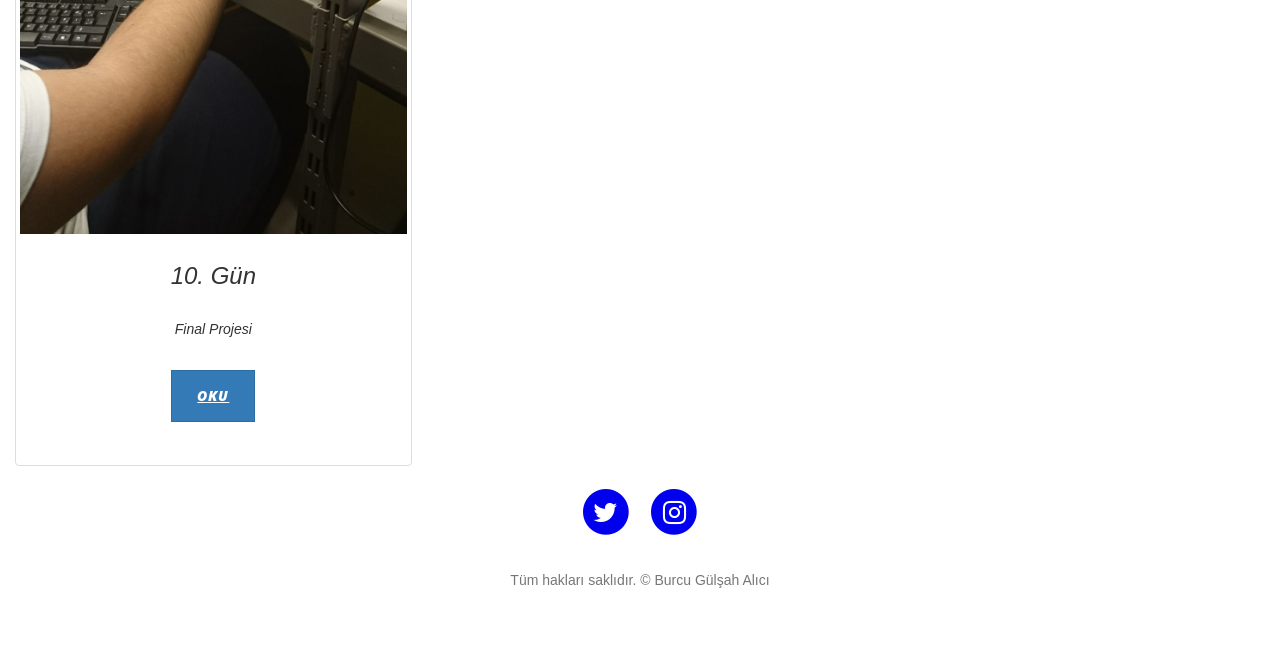
==== commit 9be4dfbf: "Add files via upload" ====
--- a/index.html
+++ b/index.html
@@ -10,6 +10,8 @@
     <meta name="author" content="">
 
     <title>Maker Günceleri</title>
+    
+    <link rel="shortcut icon" type="image/png" href="favicon.png">
 
     <link href="vendor/bootstrap/css/bootstrap.min.css" rel="stylesheet">
 
@@ -178,7 +180,7 @@
 
 
 
-            <div class="column">
+            <div class="row">
                 <div class="col-sm-6 col-md-4">
                     <div class="thumbnail">
                         <img src="002.JPG">
@@ -192,9 +194,6 @@
             </div>
 
 
-            
-
-
             <div class="column">
                 <div class="col-sm-6 col-md-4">
                     <div class="thumbnail">
@@ -208,6 +207,51 @@
                 </div>
             </div>
 
+
+
+            <div class="column">
+                <div class="col-sm-6 col-md-4">
+                    <div class="thumbnail">
+                        <img src="img001.jpg" style="max-width: 68%">
+            <div class="caption">
+             <h3>8. Gün</h3>
+                <p>Final Projesi</p>
+                <p><a href="post7.html" class="btn btn-primary" role="button">Oku</a></p>
+            </div>
+                    </div>
+                </div>
+            </div>
+
+
+
+            <div class="row">
+                <div class="col-sm-6 col-md-4">
+                    <div class="thumbnail">
+                        <img src="photo.jpg">
+            <div class="caption">
+             <h3>9. Gün</h3>
+                <p>Final Projesi</p>
+                <p><a href="post8.html" class="btn btn-primary" role="button">Oku</a></p>
+            </div>
+                    </div>
+                </div>
+            </div>
+
+
+            
+
+              <div class="column">
+                <div class="col-sm-6 col-md-4">
+                    <div class="thumbnail">
+                        <img src="thumb.jpg">
+            <div class="caption">
+             <h3>10. Gün</h3>
+                <p>Final Projesi</p>
+                <p><a href="post9.html" class="btn btn-primary" role="button">Oku</a></p>
+            </div>
+                    </div>
+                </div>
+            </div>
 
    
     <!-- Footer -->
--- a/css/clean-blog.css
+++ b/css/clean-blog.css
@@ -97,9 +97,10 @@
     color: black;
   }
   .navbar-custom .nav li ul.dropdown-menu a:hover,
-  .navbar-custom .nav li ul.dropdown-menu a:focus {
+  .navbar-custom .nav li ul.dropdown-menu a:focus,
+    .navbar-custom .nav li ul.dropdown-menu a:active {
     background-color: white;
-    color: #0085A1;
+    color: deepskyblue;
   }
 }
 @media only screen and (min-width: 1170px) {
@@ -359,8 +360,8 @@
 }
 .btn-default:hover,
 .btn-default:focus {
-  background-color: #0085A1;
-  border: 1px solid #0085A1;
+  background-color: transparent;
+  border: 1px solid transparent;
   color: black;
 }
 .pager {
@@ -394,12 +395,12 @@
 ::-moz-selection {
   color: white;
   text-shadow: none;
-  background: #0085A1;
+  background: red;
 }
 ::selection {
   color: white;
   text-shadow: none;
-  background: #0085A1;
+  background: transparent;
 }
 img::selection {
   color: white;
@@ -410,7 +411,7 @@
   background: transparent;
 }
 body {
-  -webkit-tap-highlight-color: #0085A1;
+  -webkit-tap-highlight-color: red;
 }
 .bosluk{
     margin-bottom: 20px
@@ -421,7 +422,7 @@
 .post2 > a:hover,
 .post2 > a:focus {
   text-decoration: none;
-  color: #0085A1;
+  color: red;
 }
 .post2 > a > .post-title {
   font-size: 30px;
@@ -445,10 +446,6 @@
 }
 .post2 > .post-meta > a:hover,
 .post2 > .post-meta > a:focus {
-  color: #0085A1;
+  color: red;
   text-decoration: underline;
 }
-.container-fluid
-{
-    color: white;
-}
